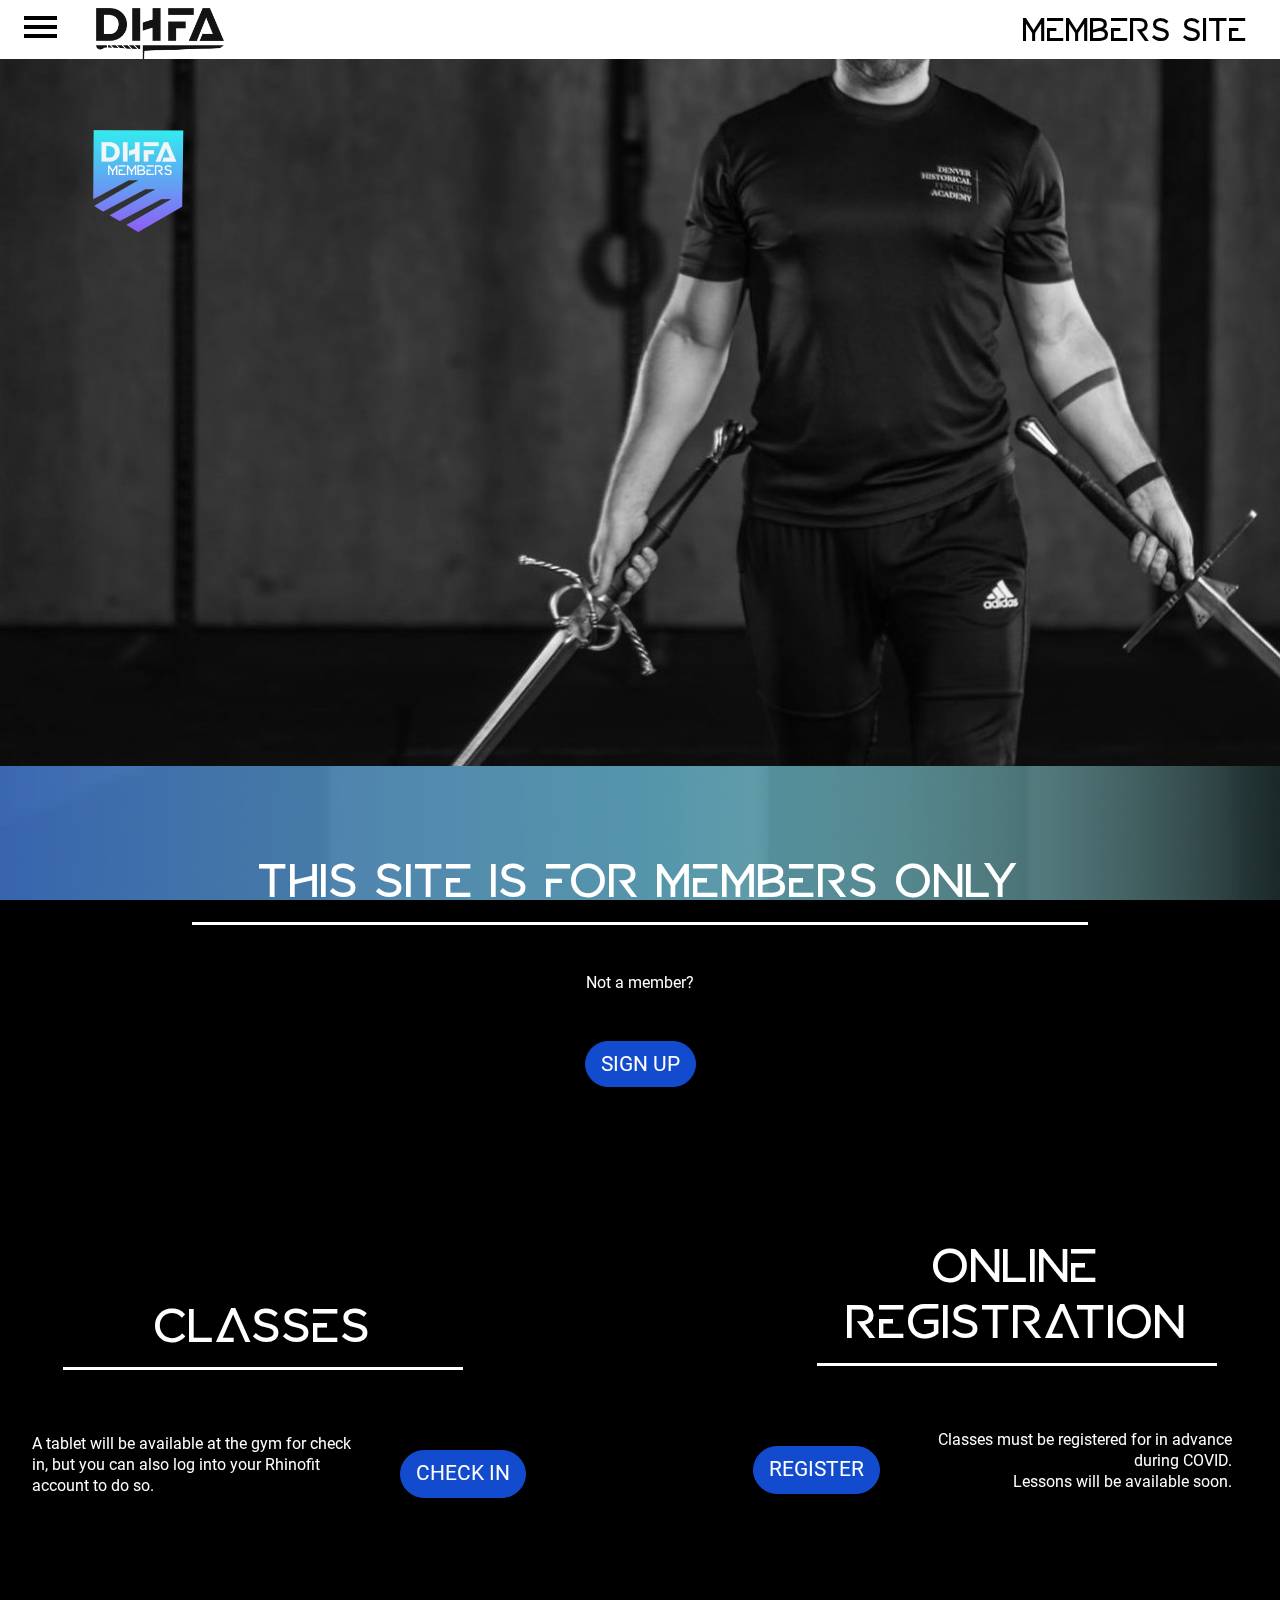
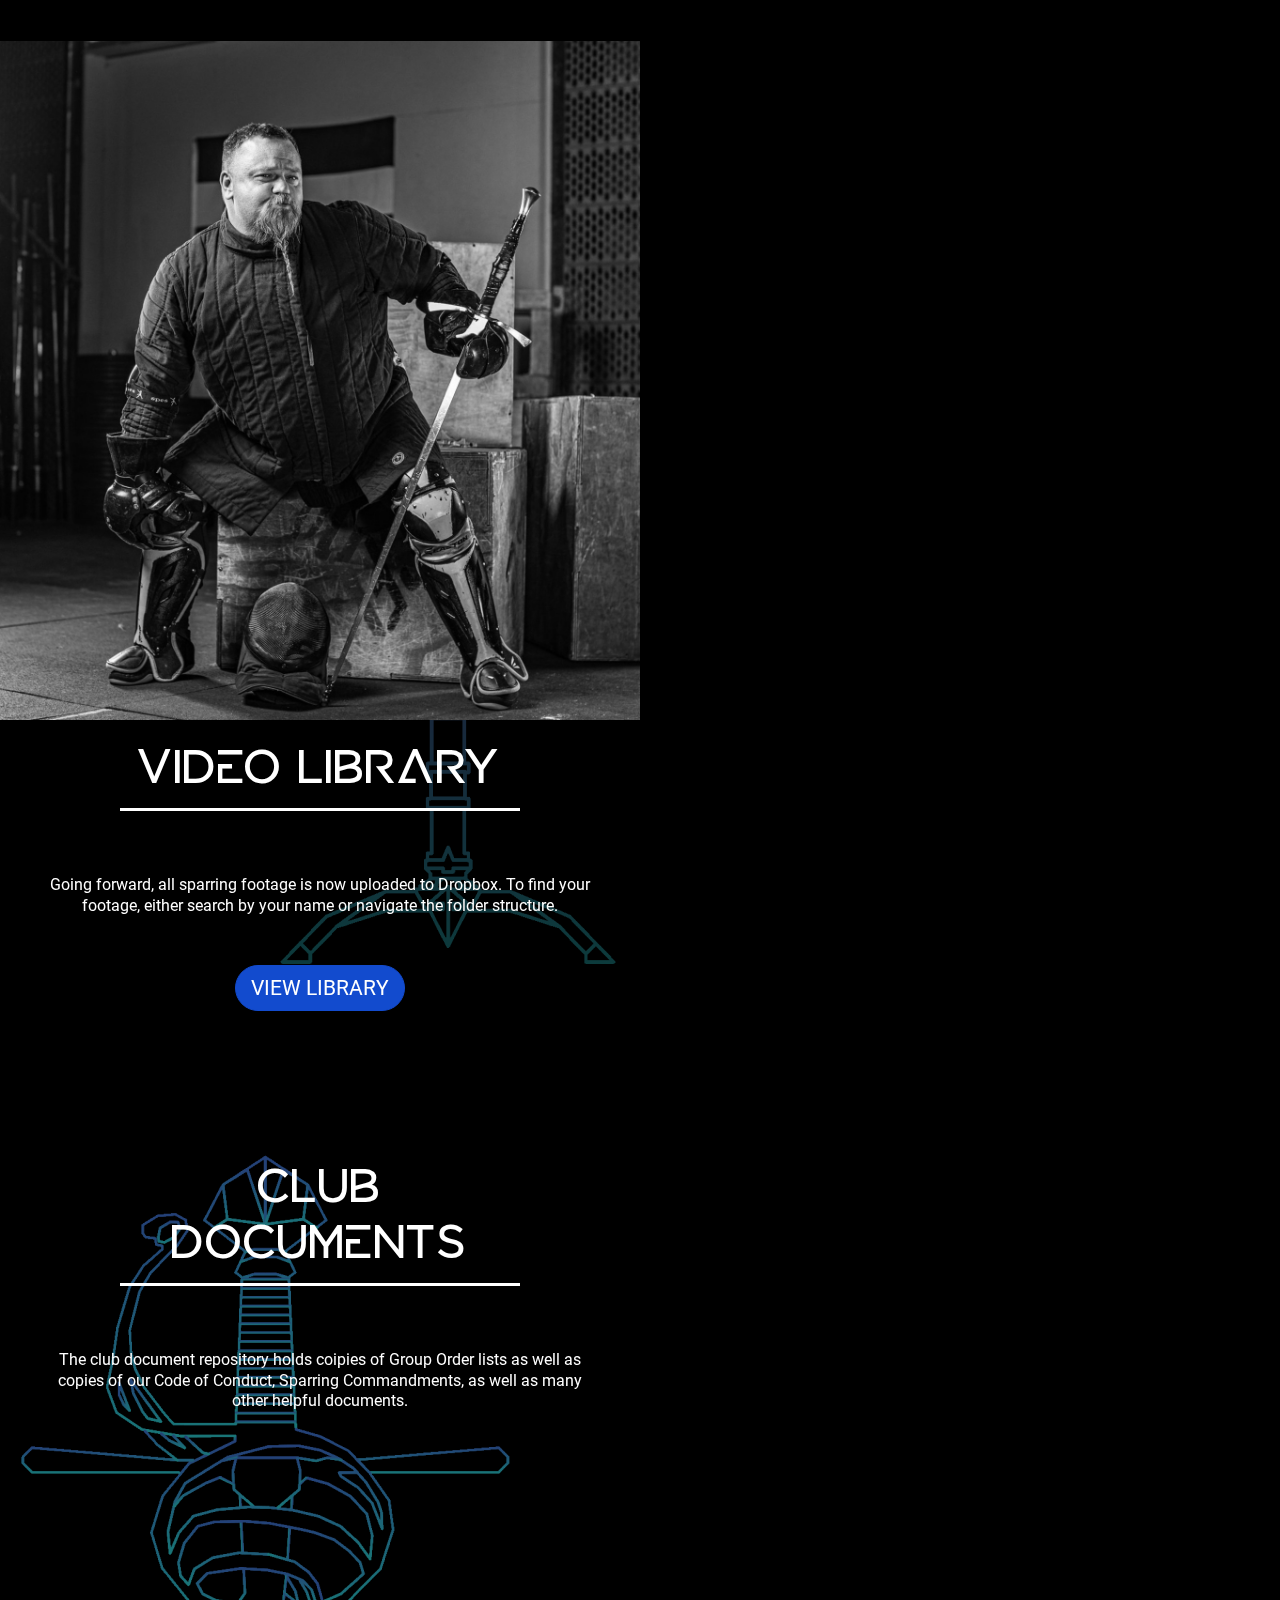
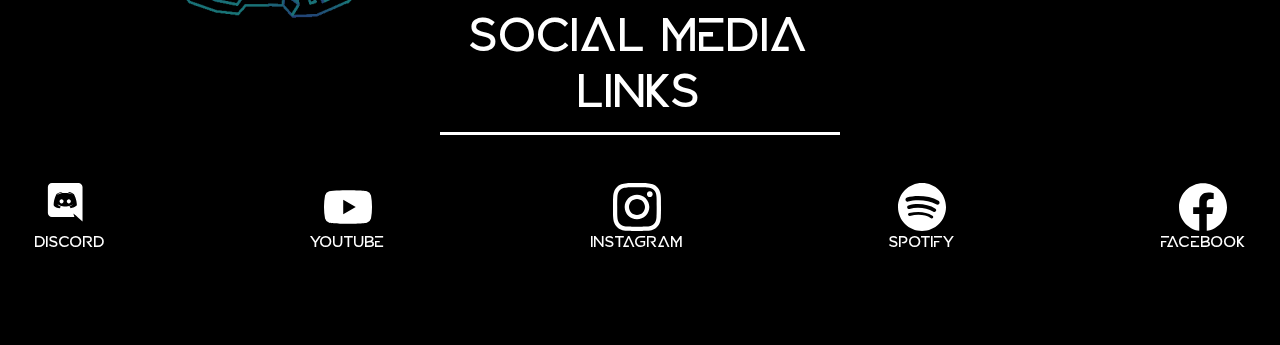
==== index.html @ 0155e3bd "General update" ====
<!DOCTYPE html>
<html lang="eng"></html>
<head>

<meta name="viewport" content="width=device-width, initial-scale=1">

    <link rel="apple-touch-icon" sizes="180x180" href="favicon/apple-touch-icon.png">
    <link rel="icon" type="image/png" sizes="32x32" href="favicon/favicon-32x32.png">
    <link rel="icon" type="image/png" sizes="16x16" href="favicon/favicon-16x16.png">
    <link rel="manifest" href="favicon/site.webmanifest">
    <link rel="mask-icon" href="favicon/safari-pinned-tab.svg" color="#366dee">
    <meta name="msapplication-TileColor" content="#814af0">
    <meta name="theme-color" content="#ffffff">    

<title>DHFA Members Site</title>
<link href="styles.css" rel="stylesheet">
</head>

<body>
    <div class="overlay"></div>
<header id="home">
    <!-- NAVIGATION SECTION -->
    <nav role="navigation">
        <div class="menuToggle">
          <input type="checkbox" />
          
          <span></span>
          <span></span>
          <span></span>
          
          <ul class="menu">
            <li><a href="#home">Home</a></li>
            <li><a href="https://my.rhinofit.ca/store/products/dbae5ebb">Shop</a></li>
            <li><a href="#">Club Leadership</a></li>
            <li><a href="#">Club Updates</a></li>
            <li><a href=" https://my.rhinofit.ca/cal/dbae5ebb?show=classes&agenda=agendaWeek&minTime=0&maxTime=24&classes=all">Class/ Lesson Signup</a></li>
            <li><a href="#">Reading Materials</a></li>
            <li><a href="#">Equipment Guide</a></li>
            <li><a href="https://docs.google.com/document/d/1leaNUhkbYNF7OV9quRUYVx3VeisiRISOa0xHvIGaq3I/edit">Code of Conduct</a></li>
          </ul>
        </div>
      </nav>
        <img class="logo" src="/images/DHFA-logo.png">
        <span class="members-tag">Members Site</span>
        <div class="header-top"></div> 
</header>
<!-- OPENING TAG SECTION  -->
    <img class="head-img" src="/images/jason-badass.jpg">
        <div>
            <img class="shield" src="/images/member-shield.png">
        </div>
    </div>
</header>
    <section class="opening-tag">
        <div><h1>This site is for members only</h1></div>
        <p>Not a member?</p>
        <button><a href="https://denverhistoricalfencing.com/">sign up</a></button>
    </section>
    <!-- REGISTRATION SECTION -->
    <section class="registration">
        <div class="classes">
            <h1>Classes</h1>
                <div class="class-div">
                    <p class="class-text">A tablet will be available at the gym for check in, but you can also log into your Rhinofit account to do so.</p>
                    <button class="check-button"><a href="https://my.rhinofit.ca/students/">check in</a></button>
                </div>
            </div>
            <div>
            <h1>Online Registration</h1>
                <div class="reg-div">
                        <p class="reg-text">Classes must be registered for in advance during COVID. 
                            <br>Lessons will be available soon.</p>
                        <button class="reg-button"><a href=" https://my.rhinofit.ca/cal/dbae5ebb?show=classes&agenda=agendaWeek&minTime=0&maxTime=24&classes=all">register</a></button>
                    </div>
            </div>
        
    </section>
    
    <!-- VIDEO LIBRARY SECTION -->
    <section class="video-library">
        <div class="video-div">
        <img class="papa-phil" src="images/papa-phil.jpg">
        
            <span><h1>Video Library</h1></span>
            <p>Going forward, all sparring footage is now uploaded to Dropbox.  To find your footage, either search by your name or navigate the folder structure.</p>
            <button><a href="https://www.dropbox.com/sh/hnl4zvpyazqkhmp/AADxWIJl_8rDDDLcePNngIvKa?dl=0">view library</a></button>
            <img class="hilt-1" src="images/Hilts-1.png">
        </div>
    </section>
    <!-- CLUB DOCUMENTS SECTION -->
    <section class="club-documents">
        <h1>Club Documents</h1>
        <p>The club document repository holds coipies of Group Order lists as well as copies of our Code of Conduct, Sparring Commandments, as well as many other helpful documents.  </p>
        <img class="hilt-2" src="images/Hilts-2.png">
        <div class="google-drive"></div>
    </section>
    <!-- SOCIAL MEDIA FOOTER -->
    <footer>
     <section class="social-media">
        <h1>Social Media Links</h1>
             <ul class="social-list">
                <li><a href= "https://discord.gg/e8wqPay2pw">
                    <svg class="discord" role="img" viewBox="0 0 30 30" xmlns="http://www.w3.org/2000/svg"><title>Discord icon</title><path d="M20.222 0c1.406 0 2.54 1.137 2.607 2.475V24l-2.677-2.273-1.47-1.338-1.604-1.398.67 2.205H3.71c-1.402 0-2.54-1.065-2.54-2.476V2.48C1.17 1.142 2.31.003 3.715.003h16.5L20.222 0zm-6.118 5.683h-.03l-.202.2c2.073.6 3.076 1.537 3.076 1.537-1.336-.668-2.54-1.002-3.744-1.137-.87-.135-1.74-.064-2.475 0h-.2c-.47 0-1.47.2-2.81.735-.467.203-.735.336-.735.336s1.002-1.002 3.21-1.537l-.135-.135s-1.672-.064-3.477 1.27c0 0-1.805 3.144-1.805 7.02 0 0 1 1.74 3.743 1.806 0 0 .4-.533.805-1.002-1.54-.468-2.14-1.404-2.14-1.404s.134.066.335.2h.06c.03 0 .044.015.06.03v.006c.016.016.03.03.06.03.33.136.66.27.93.4.466.202 1.065.403 1.8.536.93.135 1.996.2 3.21 0 .6-.135 1.2-.267 1.8-.535.39-.2.87-.4 1.397-.737 0 0-.6.936-2.205 1.404.33.466.795 1 .795 1 2.744-.06 3.81-1.8 3.87-1.726 0-3.87-1.815-7.02-1.815-7.02-1.635-1.214-3.165-1.26-3.435-1.26l.056-.02zm.168 4.413c.703 0 1.27.6 1.27 1.335 0 .74-.57 1.34-1.27 1.34-.7 0-1.27-.6-1.27-1.334.002-.74.573-1.338 1.27-1.338zm-4.543 0c.7 0 1.266.6 1.266 1.335 0 .74-.57 1.34-1.27 1.34-.7 0-1.27-.6-1.27-1.334 0-.74.57-1.338 1.27-1.338z"/></svg>
               Discord </a></li>
                 <li><a href= "https://www.youtube.com/channel/UCzlWO2A1Yfn-cP_QEV4wdCg">
                    <svg role="img" xmlns="http://www.w3.org/2000/svg" viewBox="0 0 24 24"><title>YouTube icon</title><path d="M23.499 6.203a3.008 3.008 0 00-2.089-2.089c-1.87-.501-9.4-.501-9.4-.501s-7.509-.01-9.399.501a3.008 3.008 0 00-2.088 2.09A31.258 31.26 0 000 12.01a31.258 31.26 0 00.523 5.785 3.008 3.008 0 002.088 2.089c1.869.502 9.4.502 9.4.502s7.508 0 9.399-.502a3.008 3.008 0 002.089-2.09 31.258 31.26 0 00.5-5.784 31.258 31.26 0 00-.5-5.808zm-13.891 9.4V8.407l6.266 3.604z"/></svg>
                    Youtube</a></li>
                <li><a href= "https://www.instagram.com/denverhistoricalfencingacademy/">
                    <svg role="img" viewBox="0 0 24 24" xmlns="http://www.w3.org/2000/svg"><title>Instagram icon</title><path d="M12 0C8.74 0 8.333.015 7.053.072 5.775.132 4.905.333 4.14.63c-.789.306-1.459.717-2.126 1.384S.935 3.35.63 4.14C.333 4.905.131 5.775.072 7.053.012 8.333 0 8.74 0 12s.015 3.667.072 4.947c.06 1.277.261 2.148.558 2.913.306.788.717 1.459 1.384 2.126.667.666 1.336 1.079 2.126 1.384.766.296 1.636.499 2.913.558C8.333 23.988 8.74 24 12 24s3.667-.015 4.947-.072c1.277-.06 2.148-.262 2.913-.558.788-.306 1.459-.718 2.126-1.384.666-.667 1.079-1.335 1.384-2.126.296-.765.499-1.636.558-2.913.06-1.28.072-1.687.072-4.947s-.015-3.667-.072-4.947c-.06-1.277-.262-2.149-.558-2.913-.306-.789-.718-1.459-1.384-2.126C21.319 1.347 20.651.935 19.86.63c-.765-.297-1.636-.499-2.913-.558C15.667.012 15.26 0 12 0zm0 2.16c3.203 0 3.585.016 4.85.071 1.17.055 1.805.249 2.227.415.562.217.96.477 1.382.896.419.42.679.819.896 1.381.164.422.36 1.057.413 2.227.057 1.266.07 1.646.07 4.85s-.015 3.585-.074 4.85c-.061 1.17-.256 1.805-.421 2.227-.224.562-.479.96-.899 1.382-.419.419-.824.679-1.38.896-.42.164-1.065.36-2.235.413-1.274.057-1.649.07-4.859.07-3.211 0-3.586-.015-4.859-.074-1.171-.061-1.816-.256-2.236-.421-.569-.224-.96-.479-1.379-.899-.421-.419-.69-.824-.9-1.38-.165-.42-.359-1.065-.42-2.235-.045-1.26-.061-1.649-.061-4.844 0-3.196.016-3.586.061-4.861.061-1.17.255-1.814.42-2.234.21-.57.479-.96.9-1.381.419-.419.81-.689 1.379-.898.42-.166 1.051-.361 2.221-.421 1.275-.045 1.65-.06 4.859-.06l.045.03zm0 3.678c-3.405 0-6.162 2.76-6.162 6.162 0 3.405 2.76 6.162 6.162 6.162 3.405 0 6.162-2.76 6.162-6.162 0-3.405-2.76-6.162-6.162-6.162zM12 16c-2.21 0-4-1.79-4-4s1.79-4 4-4 4 1.79 4 4-1.79 4-4 4zm7.846-10.405c0 .795-.646 1.44-1.44 1.44-.795 0-1.44-.646-1.44-1.44 0-.794.646-1.439 1.44-1.439.793-.001 1.44.645 1.44 1.439z"/></svg>
                    Instagram</a></li>
                <li><a href= "https://open.spotify.com/user/detriot/playlist/1cmJ5L65HYiVVd4x2B9hgH">
                    <svg role="img" viewBox="0 0 24 24" xmlns="http://www.w3.org/2000/svg"><title>Spotify icon</title><path d="M12 0C5.4 0 0 5.4 0 12s5.4 12 12 12 12-5.4 12-12S18.66 0 12 0zm5.521 17.34c-.24.359-.66.48-1.021.24-2.82-1.74-6.36-2.101-10.561-1.141-.418.122-.779-.179-.899-.539-.12-.421.18-.78.54-.9 4.56-1.021 8.52-.6 11.64 1.32.42.18.479.659.301 1.02zm1.44-3.3c-.301.42-.841.6-1.262.3-3.239-1.98-8.159-2.58-11.939-1.38-.479.12-1.02-.12-1.14-.6-.12-.48.12-1.021.6-1.141C9.6 9.9 15 10.561 18.72 12.84c.361.181.54.78.241 1.2zm.12-3.36C15.24 8.4 8.82 8.16 5.16 9.301c-.6.179-1.2-.181-1.38-.721-.18-.601.18-1.2.72-1.381 4.26-1.26 11.28-1.02 15.721 1.621.539.3.719 1.02.419 1.56-.299.421-1.02.599-1.559.3z"/></svg>
                    Spotify</a></li>
                <li><a href= "https://www.facebook.com/groups/denverhistoricalfencing">
                    <svg role="img" xmlns="http://www.w3.org/2000/svg" viewBox="0 0 24 24"><title>Facebook icon</title><path d="M24 12.073c0-6.627-5.373-12-12-12s-12 5.373-12 12c0 5.99 4.388 10.954 10.125 11.854v-8.385H7.078v-3.47h3.047V9.43c0-3.007 1.792-4.669 4.533-4.669 1.312 0 2.686.235 2.686.235v2.953H15.83c-1.491 0-1.956.925-1.956 1.874v2.25h3.328l-.532 3.47h-2.796v8.385C19.612 23.027 24 18.062 24 12.073z"/></svg>
                    Facebook</a></li>
            </ul>
    </section>
    <div class="bottom-div"></div>
</footer>
</body>
</html>
---- styles.css ----
@font-face {
  font-family: "BabaPro";
  src: url("/fonts/BabaPro (2020_09_14 16_25_34 UTC).ttf") format("truetype");
}

@font-face {
    font-family: "Roboto";
    src: url("fonts/Roboto-Regular.ttf") format("truetype");
}

*,
*:before,
*:after {
  box-sizing: border-box;
}

body {
    background-color: black;
    color: white;
    margin: 0;
}

button {
    font-family: "Roboto";
    max-height: 3rem;
    max-width: 12rem;
    color: white;
    background-color: #124bce;
    border: solid 1px #124bce;
    border-radius: 40px;
    font-size: 1.3rem;
    text-transform: uppercase;
    padding: 10px 15px;
    cursor: pointer;
    transition: all .2s ease-in-out;
}

button:hover {
    transform: scale(1.1);
}

a {
    text-decoration: none;
    color: white;
}

h1 {
    font-family: "BabaPro";
    font-weight: lighter;
    text-align: center;
    font-size: 3rem;
    border-bottom: solid white 3px;
    padding: 1rem 0;
    width: 25rem;
    margin: 0 auto 1rem auto;
    line-height: 3.5rem;
}

section {
    font-family: "Roboto";
    text-align: center;
    margin: 4rem 0;
    line-height: 1.3rem;
}

p {
    margin: 3rem;
}

ul {
    margin: 0;
}

.overlay {
    background-image: url(images/DHFA-logo-overlay.png);
    background-size: cover;
    opacity: 0.75;
    z-index: -1;
    position: fixed;
    left: 0;
    right: 0;
    width: 100vw;
    height: 100%;
    mix-blend-mode: screen;
    pointer-events: none;
  }

  .hilt-1, 
  .hilt-2 {
      display: none;
  }
/* HEADER SECTION---------------------------- */
.header-top {
    z-index: -1;
    position: absolute;
    background-color: white;
    overflow: auto;
    color: black;
    top: 0;
    bottom: 0;
    left: 0;
    right: 0;
    max-height: 6rem;
}

.logo {
    position: absolute;
    display: inline-flex;
    width: 8rem;
    top: .5rem;;
    bottom: 0;
    left: 6rem;
}

.members-tag {
    position: absolute;
    color: black;
    font-family: "BabaPro";
    display: inline-flex;
    top: .5rem;
    right: 2rem;
    font-size: 2rem;
}

.head-img {
    margin-top: 2rem;
    position: relative;
    width: 100%;
    overflow: hidden;
    filter: grayscale(100%);
}

.shield {
    position: absolute;
    top: 7rem;
    bottom: 0;
    left: 2rem;
}

/* NAVIGATION SECTION------------------------ */
.menuToggle {
    max-width: fit-content;
  display: block;
  position: relative;
  top: 1rem;
  left: 1.5rem;
  z-index: 2;
  -webkit-user-select: none;
  user-select: none;
}

.menuToggle a {
  font-family: "BabaPro";
  text-decoration: none;
  color: white;
  transition: 0.4s ease-in-out;
}

.menuToggle a:hover {
    transition: 0.4s ease-in-out;
  color: #32ebef;
  text-decoration: underline;
}

.menuToggle input {
  display: block;
  width: 40px;
  height: 32px;
  position: absolute;
  top: -7px;
  left: -5px;
  cursor: pointer;
  opacity: 0; 
  z-index: 2; 
  -webkit-touch-callout: none;
}

.menuToggle span {
  display: block;
  width: 33px;
  height: 4px;
  margin-bottom: 5px;
  position: relative;
  background: black;
  z-index: 1;
  transform-origin: 4px 0px;
  transition: transform 0.5s cubic-bezier(0.77,0.2,0.05,1.0),
              background 0.5s cubic-bezier(0.77,0.2,0.05,1.0),
              opacity 0.55s ease;
}

.menuToggle span:first-child {
  transform-origin: 0% 0%;
}

.menuToggle span:nth-last-child(2) {
  transform-origin: 0% 100%;
}

.menuToggle input:checked ~ span {
  opacity: 1;
  transform: rotate(45deg) translate(-2px, -1px);
  background: white;
}

.menuToggle input:checked ~ span:nth-last-child(3) {
  opacity: 0;
  transform: rotate(0deg) scale(0.2, 0.2);
}

.menuToggle input:checked ~ span:nth-last-child(2) {
  transform: rotate(-45deg) translate(0, -1px);
}

.menu {
  position: absolute;
  width: 300px;
  margin: -100px 0 0 -50px;
  padding: 50px;
  padding-top: 125px;
  background-color: rgba(0, 0, 0, 0.7);
  list-style-type: none;
  -webkit-font-smoothing: antialiased;
  transform-origin: 0% 0%;
  transform: translate(-100%, 0);
  
  transition: transform 0.5s cubic-bezier(0.77,0.2,0.05,1.0);
}

.menu li {
  padding: 2rem;
  font-size: 1.4rem;
}

.menuToggle input:checked ~ ul {
  transform: none;
}

/* OPENING TAG SECTION------------------------ */
.opening-tag{
    text-align: center;
}

/* REGISTRATION SECTION---------------------- */
.registration {
    background-color: rgba(0, 0, 0, 0.6);
    align-items: center;
    width: 100vw;
    overflow: hidden;
    margin-bottom: 0;
}

.class-div, .reg-div {
    display: flex;
    flex-direction: row;
    text-align: left;
    justify-content: space-evenly;
}

.class-text, .reg-text {
    text-align: left;
    max-width: 10rem;
    margin-left: 0rem;
}

.check-button, .reg-button {
    margin-top: 4rem;
}

/* VIDEO LIBRARY SECTION-------------------------- */

.papa-phil {
    z-index: 1;
    margin-top: 2rem;
    position: relative;
    width: 100%;
    overflow: hidden;
    filter: grayscale(100%);
}


/* SOCIAL MEDIA SECTION-------------------------- */

.social-media {
    margin-bottom: 0;
}

.social-list {
    font-family: "BabaPro";
    position: relative;
    display: flex;
    flex-direction: row;
    text-decoration: none;
    justify-content: space-between;
    list-style-type: none;
    text-align: center;
    background-color: rgba(0, 0, 0, 0.6);
    max-width: 100vw;
    padding: 2rem;
    line-height: 1rem;
}

.bottom-div {
    display: flex;
    flex: 1;
    background-color: black;
    min-height: 4rem;
    bottom: 0;
}

svg {
    max-height: 3rem;
    max-width: 3rem;
    fill: white;
}


.social-list a:hover,
svg:hover {
    transition: 0.4s ease-in-out;
    fill: #32ebef;
    color: #32ebef;
    text-decoration: underline;
}

/* MEDIA QUERIES-------------------------------- */
@media (min-width: 1046px){
/* OPENING TAG SECTION 1046px----------------------- */

.opening-tag h1 {
    min-width: 70vw;
}

.head-img {
    max-height: 100%;
}

/* REGISTRATION SECTION 1046px---------------------- */
.registration {
    display: inline-flex;
    flex-direction: row;
    flex-wrap: nowrap;
    justify-content: space-between;
    min-width: 100vw;
}

.classes {
    margin-top: 4rem;
}

.reg-div{
    display: inline-flex;
    flex-direction: row-reverse;
    justify-content: space-between;
}

.reg-div h1 {
    min-width: fit-content;
}

.reg-text {
    text-align: right;
}

.class-text,
.reg-text {
    margin-left: 2rem;
    max-width: 20rem;
}

.check-button, .reg-button {
    display: inline-flex;
    flex-direction: column;
}

.papa-phil {
    display: flex;
    flex-direction: row;
    max-width: 50vw;
}

/* VIDEO LIBRARY SECTION 1046px-------------------------- */

.video-library {
    position: relative;
    display: flex;
    flex-wrap: nowrap;
    align-items: center;
    flex-direction: row;
    max-width: 50vw;
}

.video-div {
    display: flex;
   align-self: flex-start;
    align-items: center;
    flex-direction: column;
}

.hilt-1 {
    display: flex;
    z-index: -1;
    position: absolute;
    top: 20rem;
    bottom: 0;
}

/* CLUB DOCUMENTS SECTION 1046px-------------------------- */

.club-documents {
    position: relative;
    display: inline-flex;
    align-items: center;
    flex-direction: column;
    max-width: 50vw;
}

.hilt-2 {
    display: block;
    z-index: -1;
    position: absolute;
    top: -3rem;
}

/* SOCIAL MEDIA FOOTER 1046px----------------------------- */

}
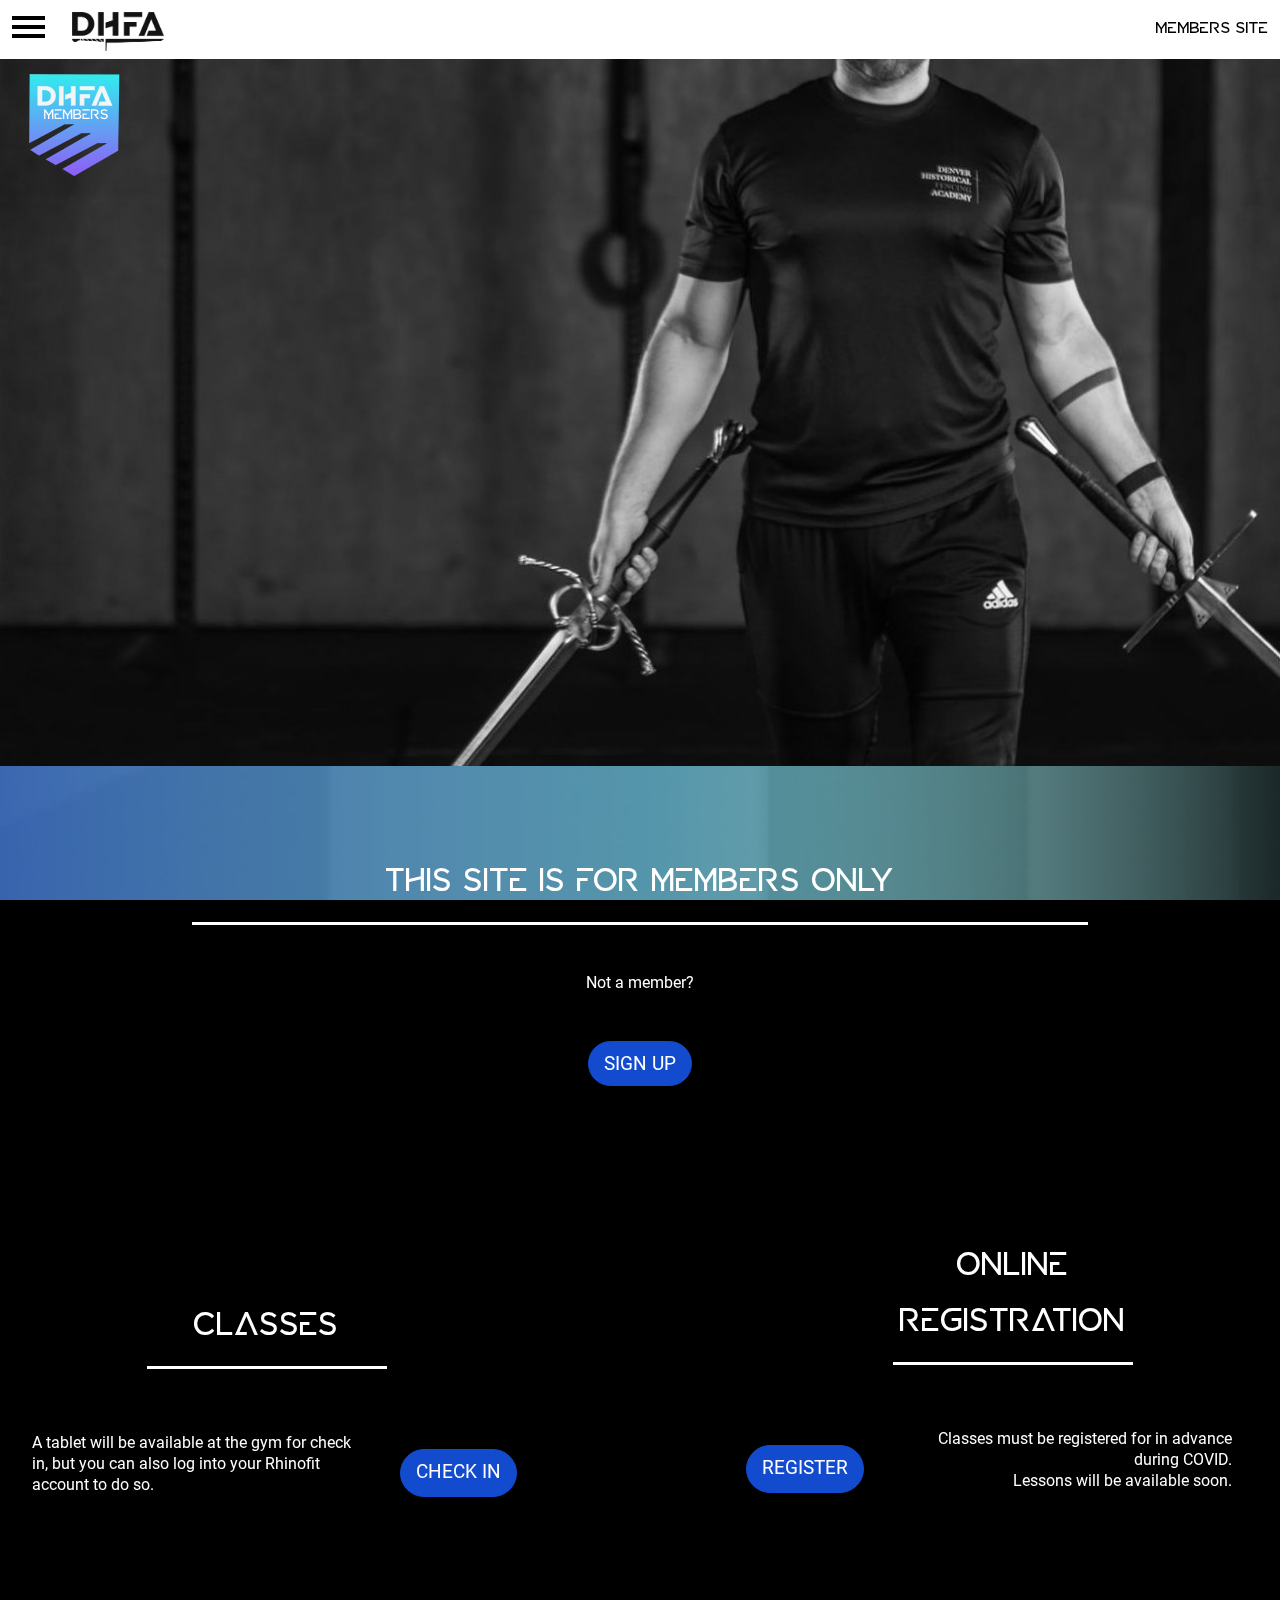
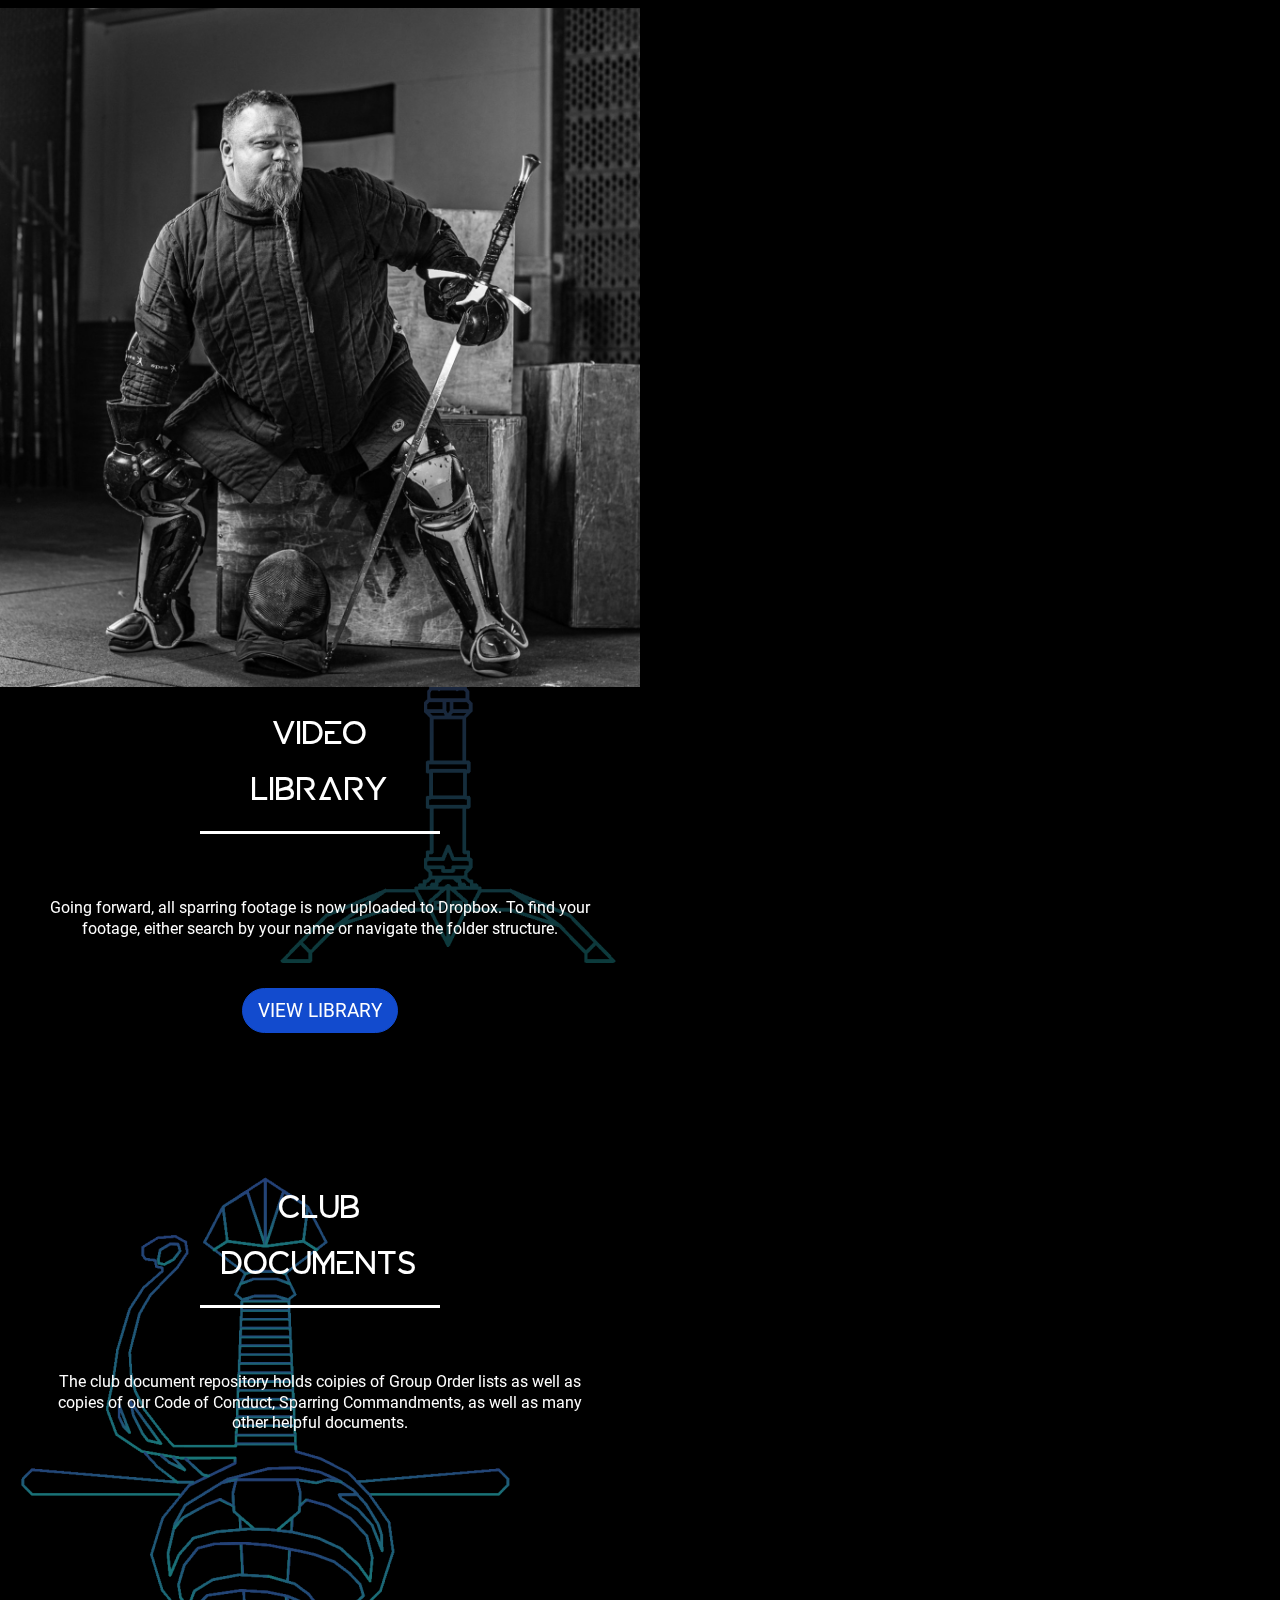
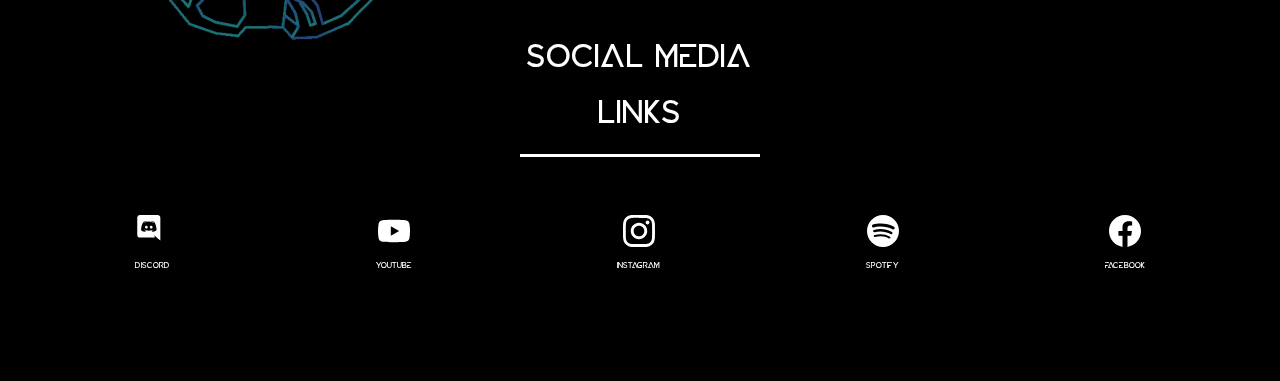
==== commit 09fbd8fa: "Menu background addition" ====
--- a/index.html
+++ b/index.html
@@ -28,6 +28,7 @@
           <span></span>
           <span></span>
           
+
           <ul class="menu">
             <li><a href="#home">Home</a></li>
             <li><a href="https://my.rhinofit.ca/store/products/dbae5ebb">Shop</a></li>
@@ -38,6 +39,7 @@
             <li><a href="#">Equipment Guide</a></li>
             <li><a href="https://docs.google.com/document/d/1leaNUhkbYNF7OV9quRUYVx3VeisiRISOa0xHvIGaq3I/edit">Code of Conduct</a></li>
           </ul>
+          
         </div>
       </nav>
         <img class="logo" src="/images/DHFA-logo.png">
--- a/styles.css
+++ b/styles.css
@@ -23,12 +23,12 @@
 button {
     font-family: "Roboto";
     max-height: 3rem;
-    max-width: 12rem;
+    white-space: nowrap;
     color: white;
     background-color: #124bce;
     border: solid 1px #124bce;
     border-radius: 40px;
-    font-size: 1.3rem;
+    font-size: 1.2rem;
     text-transform: uppercase;
     padding: 10px 15px;
     cursor: pointer;
@@ -48,10 +48,10 @@
     font-family: "BabaPro";
     font-weight: lighter;
     text-align: center;
-    font-size: 3rem;
+    font-size: 2rem;
     border-bottom: solid white 3px;
     padding: 1rem 0;
-    width: 25rem;
+    max-width: 15rem;
     margin: 0 auto 1rem auto;
     line-height: 3.5rem;
 }
@@ -61,6 +61,7 @@
     text-align: center;
     margin: 4rem 0;
     line-height: 1.3rem;
+    font-size: 1rem;
 }
 
 p {
@@ -106,10 +107,10 @@
 .logo {
     position: absolute;
     display: inline-flex;
-    width: 8rem;
-    top: .5rem;;
+    width: 5.75rem;
+    top: .75rem;;
     bottom: 0;
-    left: 6rem;
+    left: 4.5rem;
 }
 
 .members-tag {
@@ -117,9 +118,9 @@
     color: black;
     font-family: "BabaPro";
     display: inline-flex;
-    top: .5rem;
-    right: 2rem;
-    font-size: 2rem;
+    top: 1rem;
+    right: .7rem;
+    font-size: 1rem;
 }
 
 .head-img {
@@ -132,18 +133,18 @@
 
 .shield {
     position: absolute;
-    top: 7rem;
+    top: 3.5rem;
     bottom: 0;
-    left: 2rem;
+    left: -2rem;
 }
 
 /* NAVIGATION SECTION------------------------ */
 .menuToggle {
-    max-width: fit-content;
+    max-width: 5rem;
   display: block;
   position: relative;
-  top: 1rem;
-  left: 1.5rem;
+  top: 1em;
+  left: .75rem;
   z-index: 2;
   -webkit-user-select: none;
   user-select: none;
@@ -218,12 +219,17 @@
   margin: -100px 0 0 -50px;
   padding: 50px;
   padding-top: 125px;
+  border: solid 3px #32ebef;
+  border-radius: 40px;
   background-color: rgba(0, 0, 0, 0.7);
+  background-image: url(images/Hilts-1.png);
+  background-repeat: no-repeat;
+  background-position: right;
+  background-size: 50rem;
   list-style-type: none;
   -webkit-font-smoothing: antialiased;
   transform-origin: 0% 0%;
   transform: translate(-100%, 0);
-  
   transition: transform 0.5s cubic-bezier(0.77,0.2,0.05,1.0);
 }
 
@@ -259,12 +265,12 @@
 
 .class-text, .reg-text {
     text-align: left;
-    max-width: 10rem;
-    margin-left: 0rem;
+    margin-left: 1rem;
 }
 
 .check-button, .reg-button {
     margin-top: 4rem;
+    margin-right: 1rem;
 }
 
 /* VIDEO LIBRARY SECTION-------------------------- */
@@ -276,6 +282,7 @@
     width: 100%;
     overflow: hidden;
     filter: grayscale(100%);
+    margin-top: 0;
 }
 
 
@@ -291,13 +298,17 @@
     display: flex;
     flex-direction: row;
     text-decoration: none;
-    justify-content: space-between;
+    justify-content: space-around;
     list-style-type: none;
     text-align: center;
     background-color: rgba(0, 0, 0, 0.6);
     max-width: 100vw;
     padding: 2rem;
-    line-height: 1rem;
+    font-size: .5rem;
+}
+
+.social-list li {
+    padding: .6rem;
 }
 
 .bottom-div {
@@ -309,8 +320,8 @@
 }
 
 svg {
-    max-height: 3rem;
-    max-width: 3rem;
+    max-height: 2rem;
+    max-width: 2rem;
     fill: white;
 }
 
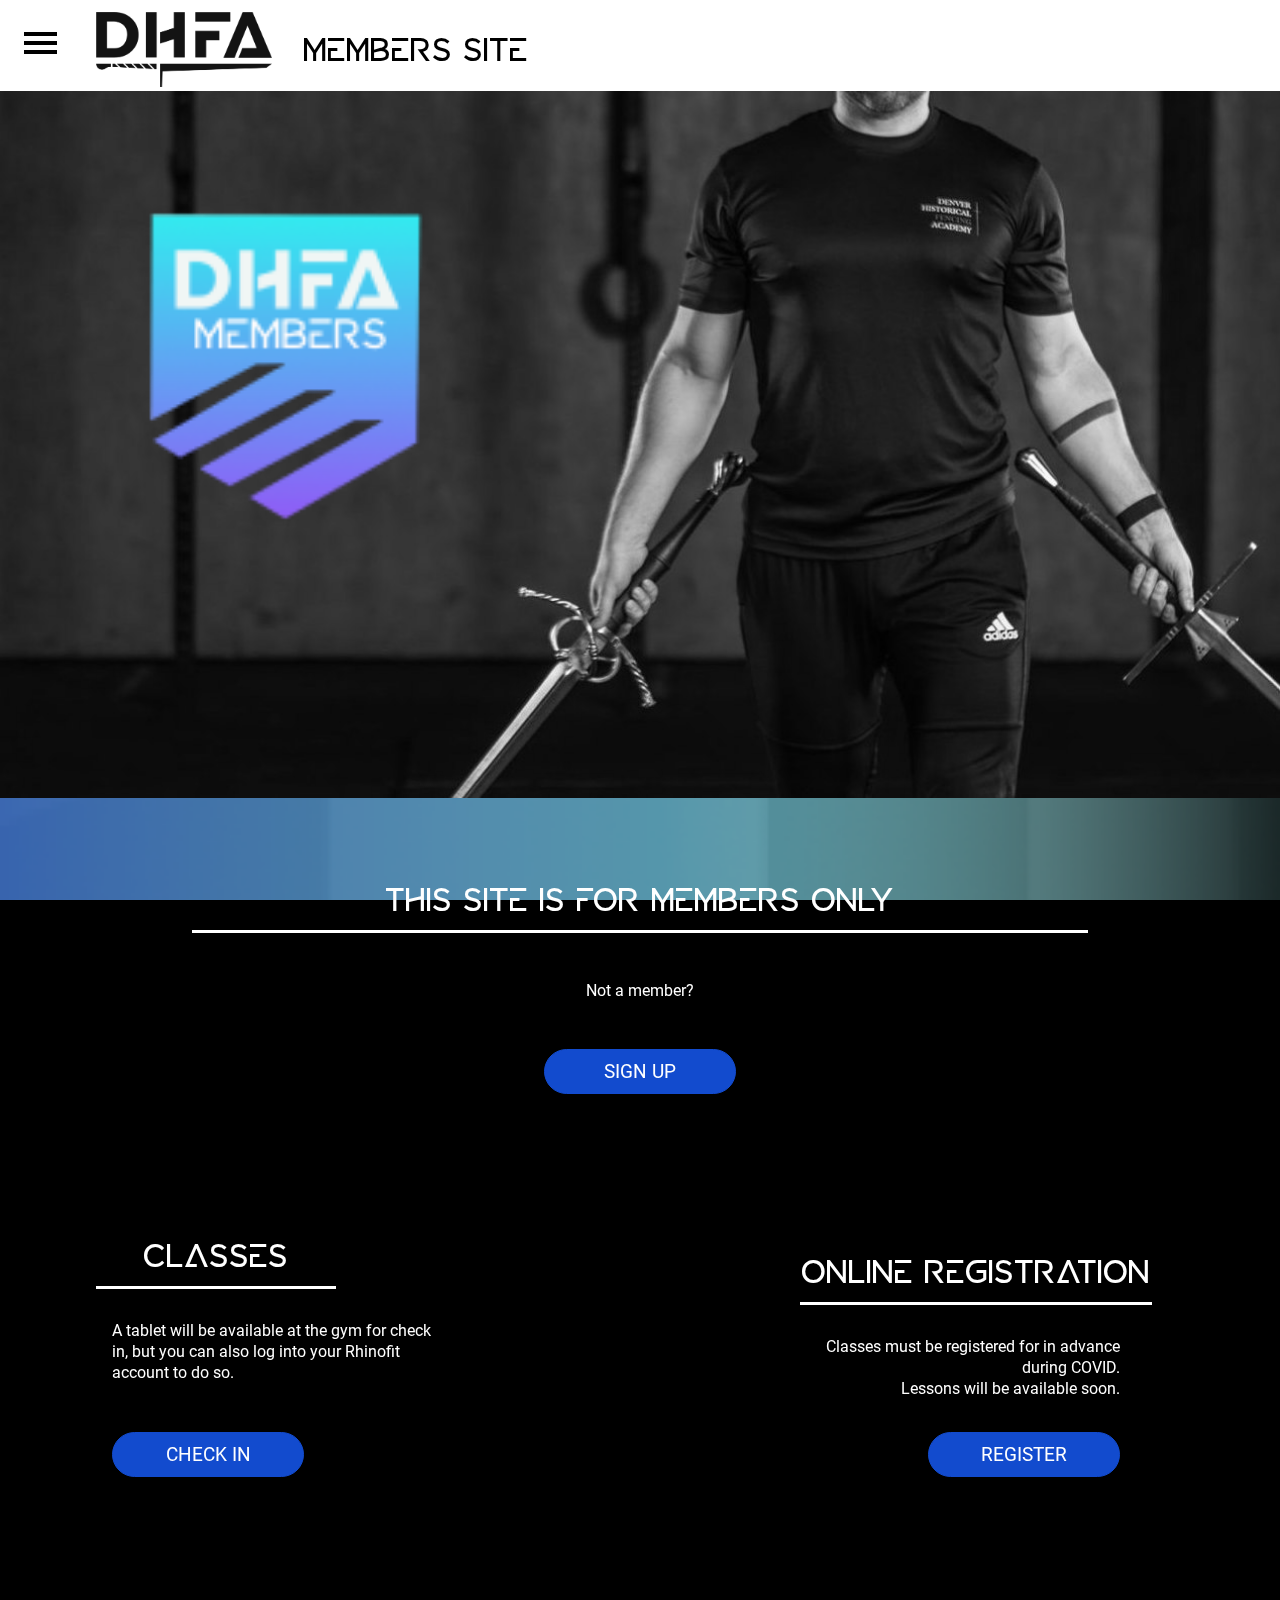
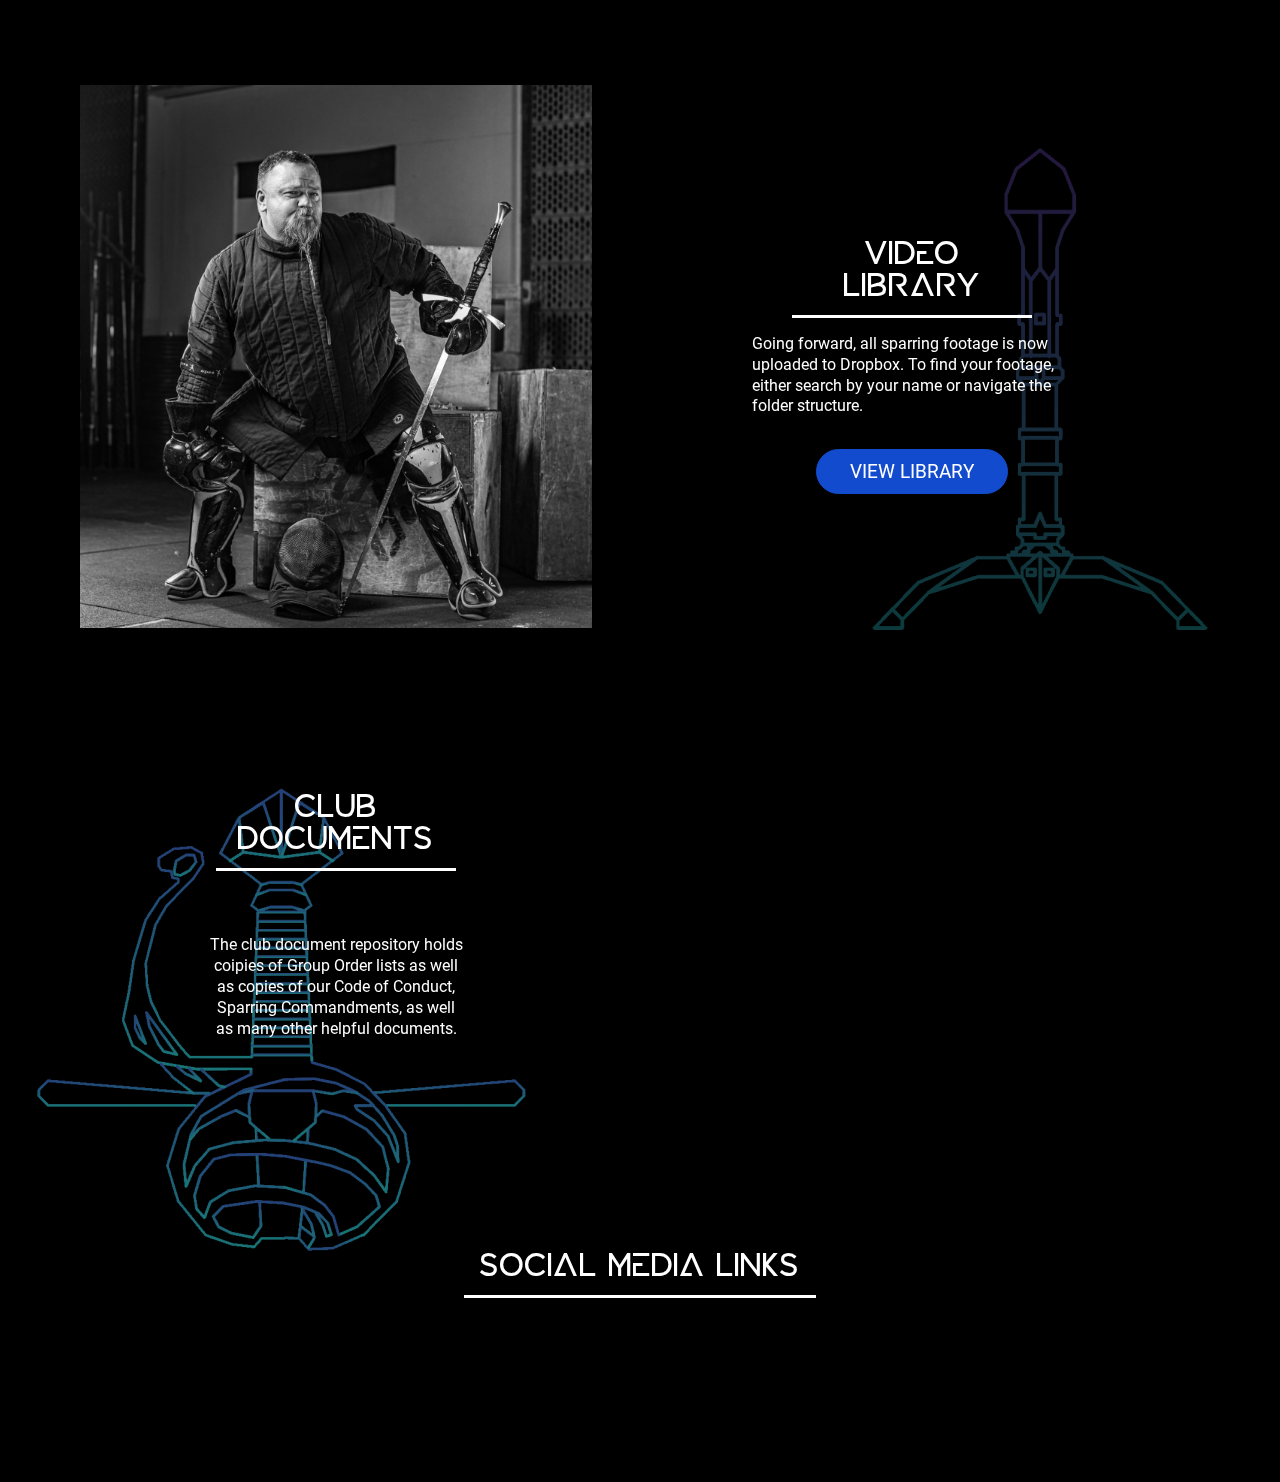
==== commit 1e857851: "General tweaking" ====
--- a/index.html
+++ b/index.html
@@ -61,14 +61,14 @@
     <!-- REGISTRATION SECTION -->
     <section class="registration">
         <div class="classes">
-            <h1>Classes</h1>
+            <h1 class="class-tag">Classes</h1>
                 <div class="class-div">
                     <p class="class-text">A tablet will be available at the gym for check in, but you can also log into your Rhinofit account to do so.</p>
                     <button class="check-button"><a href="https://my.rhinofit.ca/students/">check in</a></button>
                 </div>
             </div>
-            <div>
-            <h1>Online Registration</h1>
+            <div class="regs">
+            <h1 class="reg-tag">Online Registration</h1>
                 <div class="reg-div">
                         <p class="reg-text">Classes must be registered for in advance during COVID. 
                             <br>Lessons will be available soon.</p>
@@ -80,9 +80,9 @@
     
     <!-- VIDEO LIBRARY SECTION -->
     <section class="video-library">
+        
+        <img class="papa-phil" src="images/papa-phil.jpg">
         <div class="video-div">
-        <img class="papa-phil" src="images/papa-phil.jpg">
-        
             <span><h1>Video Library</h1></span>
             <p>Going forward, all sparring footage is now uploaded to Dropbox.  To find your footage, either search by your name or navigate the folder structure.</p>
             <button><a href="https://www.dropbox.com/sh/hnl4zvpyazqkhmp/AADxWIJl_8rDDDLcePNngIvKa?dl=0">view library</a></button>
@@ -103,19 +103,19 @@
              <ul class="social-list">
                 <li><a href= "https://discord.gg/e8wqPay2pw">
                     <svg class="discord" role="img" viewBox="0 0 30 30" xmlns="http://www.w3.org/2000/svg"><title>Discord icon</title><path d="M20.222 0c1.406 0 2.54 1.137 2.607 2.475V24l-2.677-2.273-1.47-1.338-1.604-1.398.67 2.205H3.71c-1.402 0-2.54-1.065-2.54-2.476V2.48C1.17 1.142 2.31.003 3.715.003h16.5L20.222 0zm-6.118 5.683h-.03l-.202.2c2.073.6 3.076 1.537 3.076 1.537-1.336-.668-2.54-1.002-3.744-1.137-.87-.135-1.74-.064-2.475 0h-.2c-.47 0-1.47.2-2.81.735-.467.203-.735.336-.735.336s1.002-1.002 3.21-1.537l-.135-.135s-1.672-.064-3.477 1.27c0 0-1.805 3.144-1.805 7.02 0 0 1 1.74 3.743 1.806 0 0 .4-.533.805-1.002-1.54-.468-2.14-1.404-2.14-1.404s.134.066.335.2h.06c.03 0 .044.015.06.03v.006c.016.016.03.03.06.03.33.136.66.27.93.4.466.202 1.065.403 1.8.536.93.135 1.996.2 3.21 0 .6-.135 1.2-.267 1.8-.535.39-.2.87-.4 1.397-.737 0 0-.6.936-2.205 1.404.33.466.795 1 .795 1 2.744-.06 3.81-1.8 3.87-1.726 0-3.87-1.815-7.02-1.815-7.02-1.635-1.214-3.165-1.26-3.435-1.26l.056-.02zm.168 4.413c.703 0 1.27.6 1.27 1.335 0 .74-.57 1.34-1.27 1.34-.7 0-1.27-.6-1.27-1.334.002-.74.573-1.338 1.27-1.338zm-4.543 0c.7 0 1.266.6 1.266 1.335 0 .74-.57 1.34-1.27 1.34-.7 0-1.27-.6-1.27-1.334 0-.74.57-1.338 1.27-1.338z"/></svg>
-               Discord </a></li>
+              <span>Discord</span> </a></li>
                  <li><a href= "https://www.youtube.com/channel/UCzlWO2A1Yfn-cP_QEV4wdCg">
                     <svg role="img" xmlns="http://www.w3.org/2000/svg" viewBox="0 0 24 24"><title>YouTube icon</title><path d="M23.499 6.203a3.008 3.008 0 00-2.089-2.089c-1.87-.501-9.4-.501-9.4-.501s-7.509-.01-9.399.501a3.008 3.008 0 00-2.088 2.09A31.258 31.26 0 000 12.01a31.258 31.26 0 00.523 5.785 3.008 3.008 0 002.088 2.089c1.869.502 9.4.502 9.4.502s7.508 0 9.399-.502a3.008 3.008 0 002.089-2.09 31.258 31.26 0 00.5-5.784 31.258 31.26 0 00-.5-5.808zm-13.891 9.4V8.407l6.266 3.604z"/></svg>
-                    Youtube</a></li>
+                    <span>Youtube</span></a></li>
                 <li><a href= "https://www.instagram.com/denverhistoricalfencingacademy/">
                     <svg role="img" viewBox="0 0 24 24" xmlns="http://www.w3.org/2000/svg"><title>Instagram icon</title><path d="M12 0C8.74 0 8.333.015 7.053.072 5.775.132 4.905.333 4.14.63c-.789.306-1.459.717-2.126 1.384S.935 3.35.63 4.14C.333 4.905.131 5.775.072 7.053.012 8.333 0 8.74 0 12s.015 3.667.072 4.947c.06 1.277.261 2.148.558 2.913.306.788.717 1.459 1.384 2.126.667.666 1.336 1.079 2.126 1.384.766.296 1.636.499 2.913.558C8.333 23.988 8.74 24 12 24s3.667-.015 4.947-.072c1.277-.06 2.148-.262 2.913-.558.788-.306 1.459-.718 2.126-1.384.666-.667 1.079-1.335 1.384-2.126.296-.765.499-1.636.558-2.913.06-1.28.072-1.687.072-4.947s-.015-3.667-.072-4.947c-.06-1.277-.262-2.149-.558-2.913-.306-.789-.718-1.459-1.384-2.126C21.319 1.347 20.651.935 19.86.63c-.765-.297-1.636-.499-2.913-.558C15.667.012 15.26 0 12 0zm0 2.16c3.203 0 3.585.016 4.85.071 1.17.055 1.805.249 2.227.415.562.217.96.477 1.382.896.419.42.679.819.896 1.381.164.422.36 1.057.413 2.227.057 1.266.07 1.646.07 4.85s-.015 3.585-.074 4.85c-.061 1.17-.256 1.805-.421 2.227-.224.562-.479.96-.899 1.382-.419.419-.824.679-1.38.896-.42.164-1.065.36-2.235.413-1.274.057-1.649.07-4.859.07-3.211 0-3.586-.015-4.859-.074-1.171-.061-1.816-.256-2.236-.421-.569-.224-.96-.479-1.379-.899-.421-.419-.69-.824-.9-1.38-.165-.42-.359-1.065-.42-2.235-.045-1.26-.061-1.649-.061-4.844 0-3.196.016-3.586.061-4.861.061-1.17.255-1.814.42-2.234.21-.57.479-.96.9-1.381.419-.419.81-.689 1.379-.898.42-.166 1.051-.361 2.221-.421 1.275-.045 1.65-.06 4.859-.06l.045.03zm0 3.678c-3.405 0-6.162 2.76-6.162 6.162 0 3.405 2.76 6.162 6.162 6.162 3.405 0 6.162-2.76 6.162-6.162 0-3.405-2.76-6.162-6.162-6.162zM12 16c-2.21 0-4-1.79-4-4s1.79-4 4-4 4 1.79 4 4-1.79 4-4 4zm7.846-10.405c0 .795-.646 1.44-1.44 1.44-.795 0-1.44-.646-1.44-1.44 0-.794.646-1.439 1.44-1.439.793-.001 1.44.645 1.44 1.439z"/></svg>
-                    Instagram</a></li>
+                    <span>Instagram</span></a></li>
                 <li><a href= "https://open.spotify.com/user/detriot/playlist/1cmJ5L65HYiVVd4x2B9hgH">
                     <svg role="img" viewBox="0 0 24 24" xmlns="http://www.w3.org/2000/svg"><title>Spotify icon</title><path d="M12 0C5.4 0 0 5.4 0 12s5.4 12 12 12 12-5.4 12-12S18.66 0 12 0zm5.521 17.34c-.24.359-.66.48-1.021.24-2.82-1.74-6.36-2.101-10.561-1.141-.418.122-.779-.179-.899-.539-.12-.421.18-.78.54-.9 4.56-1.021 8.52-.6 11.64 1.32.42.18.479.659.301 1.02zm1.44-3.3c-.301.42-.841.6-1.262.3-3.239-1.98-8.159-2.58-11.939-1.38-.479.12-1.02-.12-1.14-.6-.12-.48.12-1.021.6-1.141C9.6 9.9 15 10.561 18.72 12.84c.361.181.54.78.241 1.2zm.12-3.36C15.24 8.4 8.82 8.16 5.16 9.301c-.6.179-1.2-.181-1.38-.721-.18-.601.18-1.2.72-1.381 4.26-1.26 11.28-1.02 15.721 1.621.539.3.719 1.02.419 1.56-.299.421-1.02.599-1.559.3z"/></svg>
-                    Spotify</a></li>
+                    <span>Spotify</span></a></li>
                 <li><a href= "https://www.facebook.com/groups/denverhistoricalfencing">
                     <svg role="img" xmlns="http://www.w3.org/2000/svg" viewBox="0 0 24 24"><title>Facebook icon</title><path d="M24 12.073c0-6.627-5.373-12-12-12s-12 5.373-12 12c0 5.99 4.388 10.954 10.125 11.854v-8.385H7.078v-3.47h3.047V9.43c0-3.007 1.792-4.669 4.533-4.669 1.312 0 2.686.235 2.686.235v2.953H15.83c-1.491 0-1.956.925-1.956 1.874v2.25h3.328l-.532 3.47h-2.796v8.385C19.612 23.027 24 18.062 24 12.073z"/></svg>
-                    Facebook</a></li>
+                    <span>Facebook</span></a></li>
             </ul>
     </section>
     <div class="bottom-div"></div>
--- a/styles.css
+++ b/styles.css
@@ -53,7 +53,7 @@
     padding: 1rem 0;
     max-width: 15rem;
     margin: 0 auto 1rem auto;
-    line-height: 3.5rem;
+    line-height: 2rem;
 }
 
 section {
@@ -106,7 +106,7 @@
 
 .logo {
     position: absolute;
-    display: inline-flex;
+    display: flex;
     width: 5.75rem;
     top: .75rem;;
     bottom: 0;
@@ -285,6 +285,13 @@
     margin-top: 0;
 }
 
+.video-div {
+    display: flex;
+    flex-direction: column;
+    text-align: center;
+    justify-content: space-evenly;
+    max-width: 15rem;
+}
 
 /* SOCIAL MEDIA SECTION-------------------------- */
 
@@ -311,6 +318,10 @@
     padding: .6rem;
 }
 
+.social-list span {
+    display: none;
+}
+
 .bottom-div {
     display: flex;
     flex: 1;
@@ -320,8 +331,8 @@
 }
 
 svg {
-    max-height: 2rem;
-    max-width: 2rem;
+    max-height: 3rem;
+    max-width: 3rem;
     fill: white;
 }
 
@@ -335,7 +346,70 @@
 }
 
 /* MEDIA QUERIES-------------------------------- */
+
+@media(min-width: 500px){
+
+/* OPENING TAG SECTION 500px-------------------- */
+
+
+
+/* REGISTRATION SECTION 500px-------------------- */
+
+
+
+/* OPENING TAG SECTION 500px-------------------- */
+
+
+/* VIDEO LIBRARY SECTION 500px-------------------- */
+
+
+/* CLUB DOCUMENTS SECTION 500px-------------------- */
+
+
+/* SOCIAL MEDIA SECTION 500px-------------------- */
+}
+
 @media (min-width: 1046px){
+
+button {
+    min-width: 12rem;
+}
+/* HEADER SECTION 1046px----------------------------- */
+
+.header-top {
+    min-height: 12rem;
+}
+
+.menuToggle {
+    top: 2rem;
+    left: 1.5rem;
+}
+
+
+.logo {
+    min-width: 11rem;
+    left: 6rem;
+}
+
+.members-tag {
+    font-size: 2rem;
+    top: 1.75rem;
+    left: 19rem;
+}
+
+.shield {
+    top: 10rem;
+    bottom: 0;
+    left: -2rem;
+    min-width: 50rem;
+}
+
+.head-img {
+    margin-top: 4rem;
+}
+
+
+
 /* OPENING TAG SECTION 1046px----------------------- */
 
 .opening-tag h1 {
@@ -355,42 +429,61 @@
     min-width: 100vw;
 }
 
-.classes {
-    margin-top: 4rem;
-}
-
-.reg-div{
-    display: inline-flex;
-    flex-direction: row-reverse;
+.class-div, .reg-div{
+    display: flex;
+    flex-direction: column;
     justify-content: space-between;
 }
 
-.reg-div h1 {
-    min-width: fit-content;
+.class-div {
+    margin-left: 7rem;
+}
+
+.class-text {
+    text-align: left;
+    margin: 1rem 0;
+}
+
+.regs {
+    margin-top: 1rem;
+}
+
+.reg-tag {
+    min-width: 22rem;
+    margin-right: 8rem;
 }
 
 .reg-text {
     text-align: right;
+    margin: 1rem 0 2rem 0;
+}
+
+.reg-button, .check-button {
+    margin: 2rem 0 4rem 0rem;
+    max-width: 10rem;
+}
+
+.reg-button {
+    margin-left: 8rem;
+    margin-top: 0;
 }
 
 .class-text,
 .reg-text {
-    margin-left: 2rem;
     max-width: 20rem;
 }
 
-.check-button, .reg-button {
-    display: inline-flex;
-    flex-direction: column;
-}
+
+
+
+/* VIDEO LIBRARY SECTION 1046px-------------------------- */
 
 .papa-phil {
     display: flex;
     flex-direction: row;
-    max-width: 50vw;
-}
-
-/* VIDEO LIBRARY SECTION 1046px-------------------------- */
+    max-width: 40vw;
+    margin: 5rem;
+}
 
 .video-library {
     position: relative;
@@ -398,22 +491,28 @@
     flex-wrap: nowrap;
     align-items: center;
     flex-direction: row;
-    max-width: 50vw;
 }
 
 .video-div {
-    display: flex;
-   align-self: flex-start;
+    position: relative;
+    display: flex;
     align-items: center;
     flex-direction: column;
+    text-align: left;
+    margin-left: 5rem;
+    max-width: 20rem;
+}
+
+.video-library p {
+    margin: 0 0 2rem 0;
 }
 
 .hilt-1 {
+    position: absolute;
     display: flex;
     z-index: -1;
     position: absolute;
-    top: 20rem;
-    bottom: 0;
+    top: -14rem;
 }
 
 /* CLUB DOCUMENTS SECTION 1046px-------------------------- */
@@ -423,7 +522,8 @@
     display: inline-flex;
     align-items: center;
     flex-direction: column;
-    max-width: 50vw;
+    max-width: 22rem;
+    margin: 0 0 5rem 10rem;
 }
 
 .hilt-2 {
@@ -435,4 +535,19 @@
 
 /* SOCIAL MEDIA FOOTER 1046px----------------------------- */
 
+.social-media span {
+    align-content: center;
+}
+
+.social-media h1 {
+    min-width: 22rem;
+}
+
+.social-media li{
+    display: flex;
+    flex-direction: column;
+    align-self: center;
+    font-size: 1rem;
+}
+
 }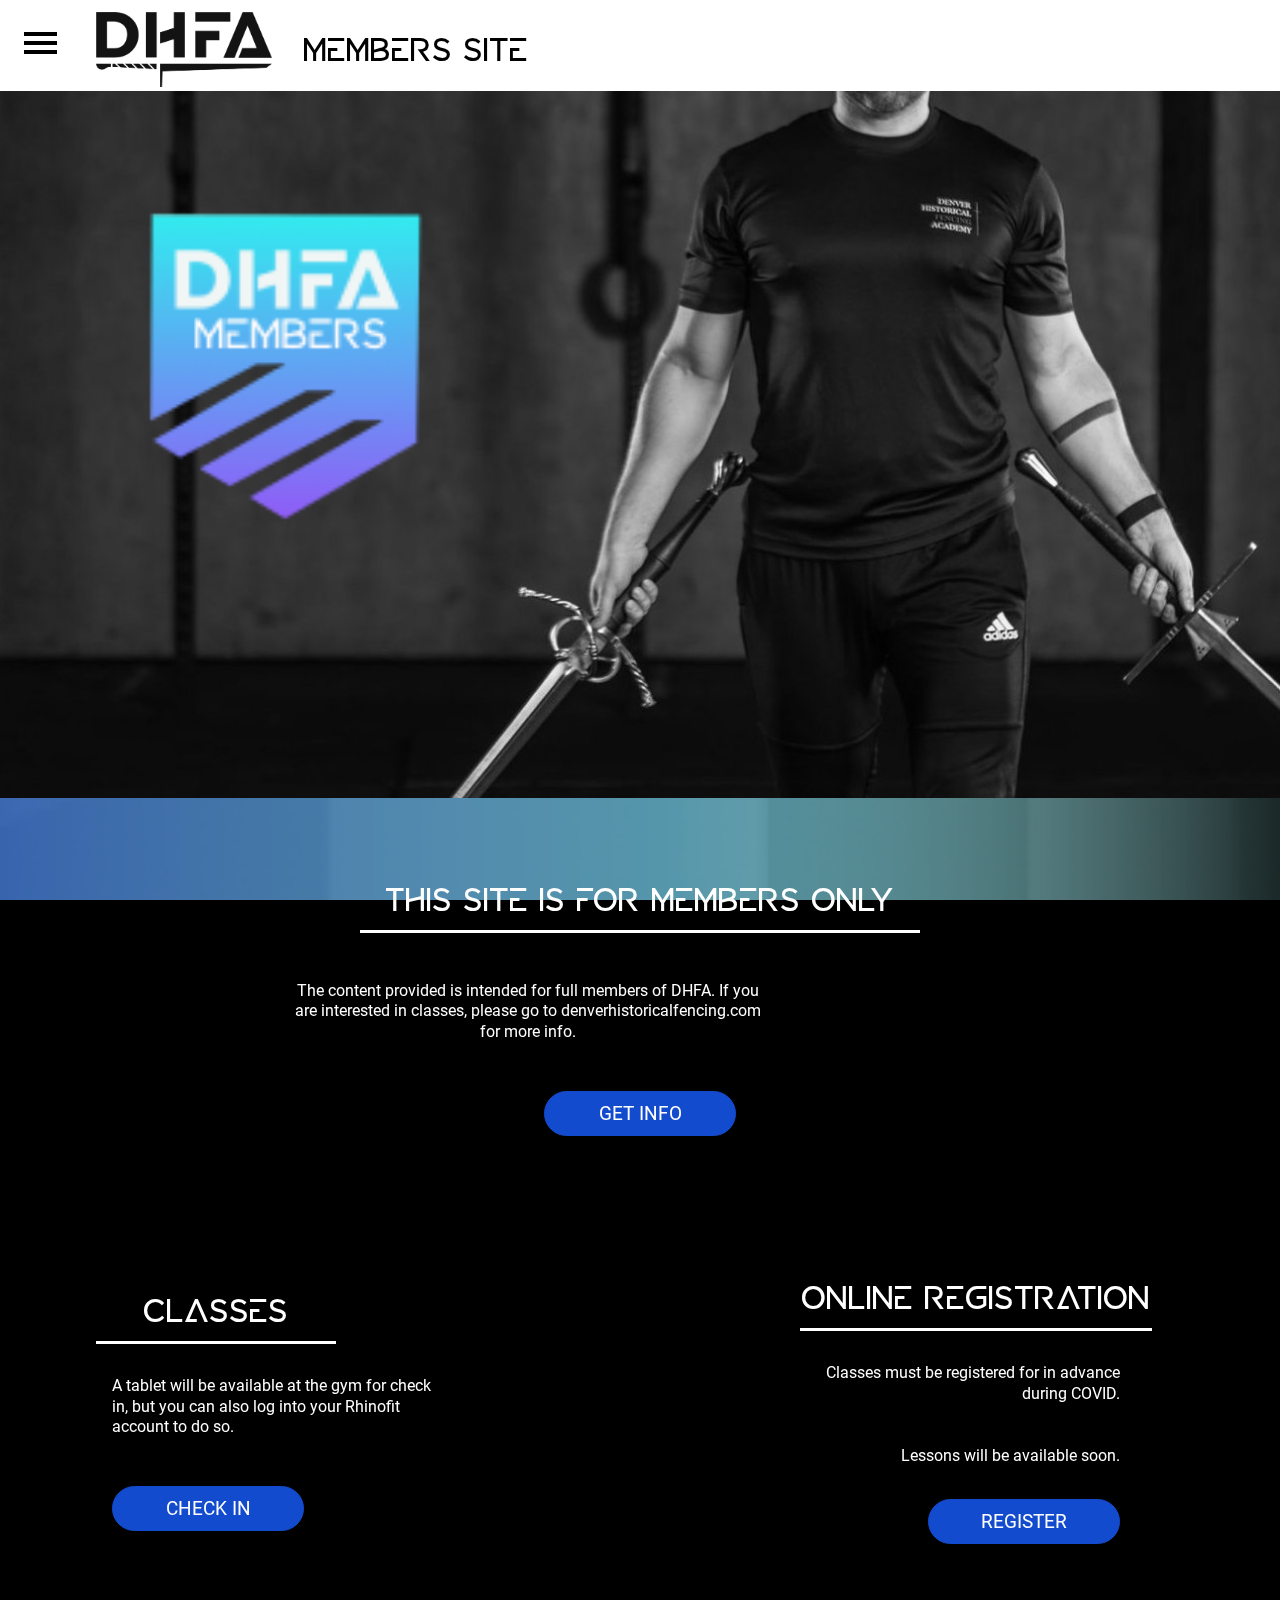
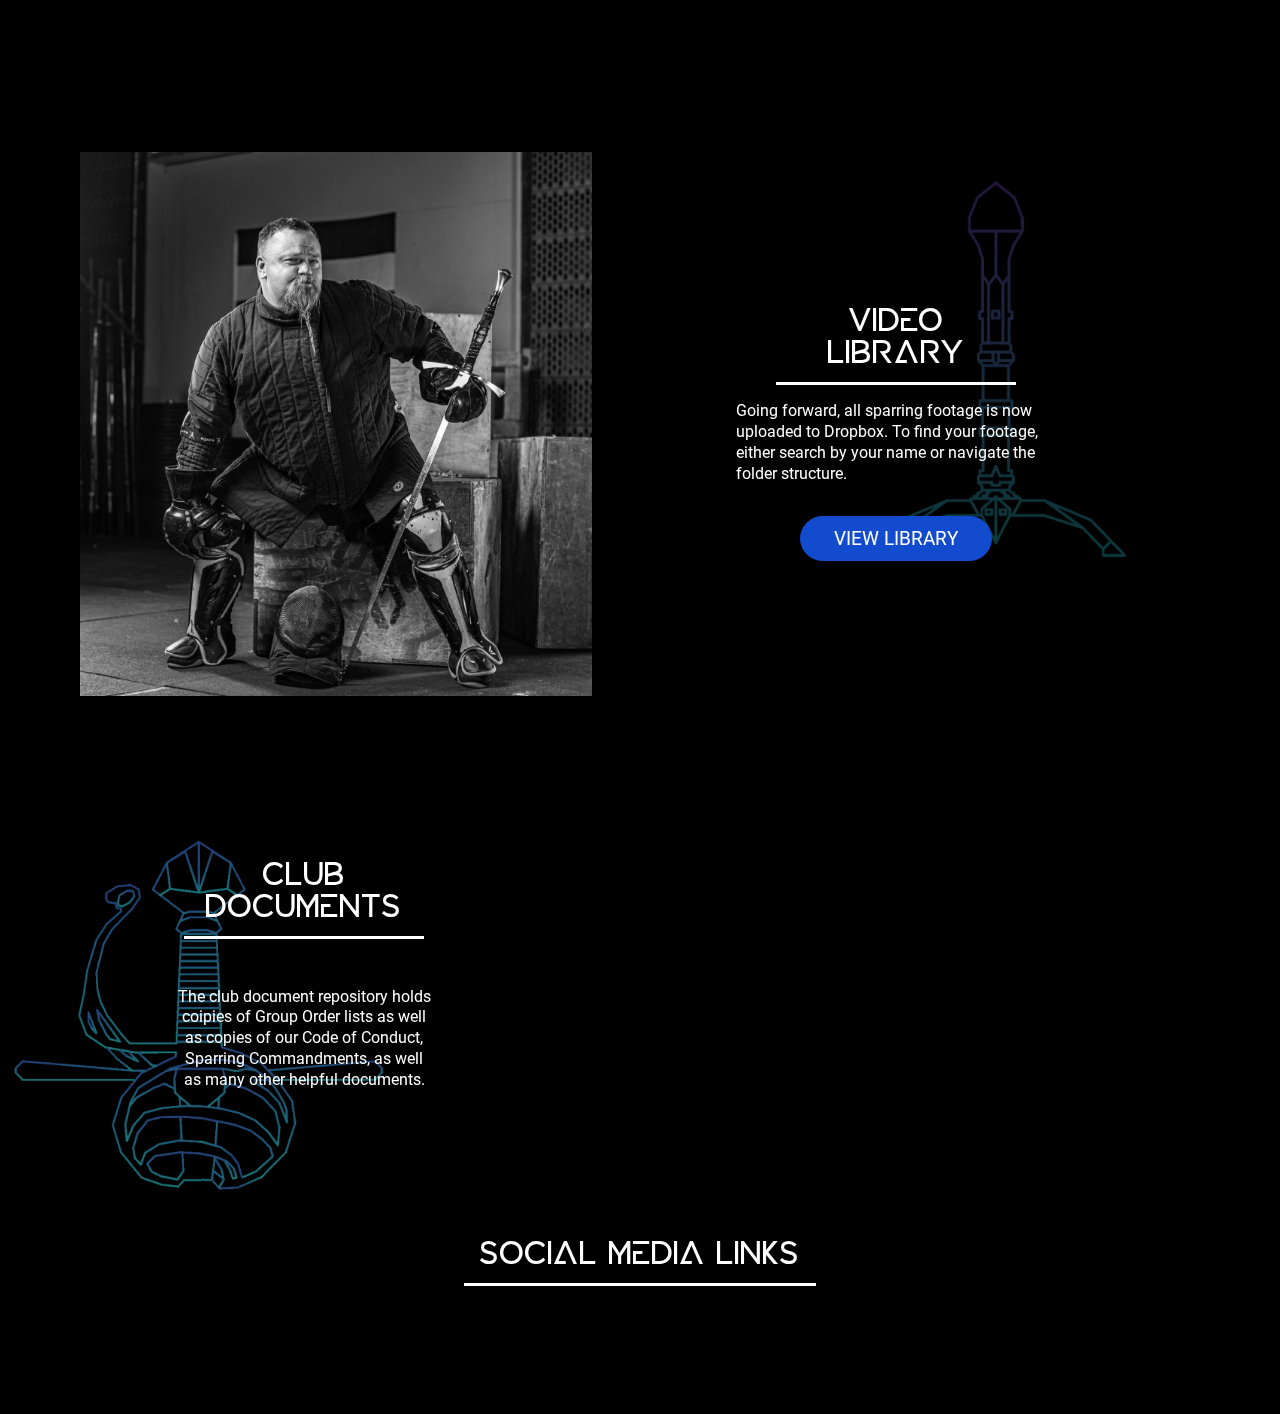
==== commit d1aee6c8: "1046 breakpoint resizing" ====
--- a/index.html
+++ b/index.html
@@ -55,8 +55,8 @@
 </header>
     <section class="opening-tag">
         <div><h1>This site is for members only</h1></div>
-        <p>Not a member?</p>
-        <button><a href="https://denverhistoricalfencing.com/">sign up</a></button>
+        <p>The content provided is intended for full members of DHFA. If you are interested in classes, please go to denverhistoricalfencing.com for more info.</p>
+        <button><a href="https://denverhistoricalfencing.com/">get info</a></button>
     </section>
     <!-- REGISTRATION SECTION -->
     <section class="registration">
@@ -70,7 +70,8 @@
             <div class="regs">
             <h1 class="reg-tag">Online Registration</h1>
                 <div class="reg-div">
-                        <p class="reg-text">Classes must be registered for in advance during COVID. 
+                        <p class="reg-text">Classes must be registered for in advance during COVID.
+                           
                             <br>Lessons will be available soon.</p>
                         <button class="reg-button"><a href=" https://my.rhinofit.ca/cal/dbae5ebb?show=classes&agenda=agendaWeek&minTime=0&maxTime=24&classes=all">register</a></button>
                     </div>
@@ -85,16 +86,20 @@
         <div class="video-div">
             <span><h1>Video Library</h1></span>
             <p>Going forward, all sparring footage is now uploaded to Dropbox.  To find your footage, either search by your name or navigate the folder structure.</p>
-            <button><a href="https://www.dropbox.com/sh/hnl4zvpyazqkhmp/AADxWIJl_8rDDDLcePNngIvKa?dl=0">view library</a></button>
+            <button class="video-button"><a href="https://www.dropbox.com/sh/hnl4zvpyazqkhmp/AADxWIJl_8rDDDLcePNngIvKa?dl=0">view library</a></button>
             <img class="hilt-1" src="images/Hilts-1.png">
         </div>
     </section>
     <!-- CLUB DOCUMENTS SECTION -->
     <section class="club-documents">
-        <h1>Club Documents</h1>
-        <p>The club document repository holds coipies of Group Order lists as well as copies of our Code of Conduct, Sparring Commandments, as well as many other helpful documents.  </p>
-        <img class="hilt-2" src="images/Hilts-2.png">
-        <div class="google-drive"></div>
+        <div class="document-div">
+            <h1>Club Documents</h1>
+            <p>The club document repository holds coipies of Group Order lists as well as copies of our Code of Conduct, Sparring Commandments, as well as many other helpful documents.  </p>
+            <img class="hilt-2" src="images/Hilts-2.png">
+        </div>
+    
+            <iframe class= "google-drive"src="https://docs.google.com/folderview?id=1fm2nXfhA9iSMKKngYeHqL982-yNuSss6" style="width:100%; height:300px; border:0;"></iframe>
+        
     </section>
     <!-- SOCIAL MEDIA FOOTER -->
     <footer>
--- a/styles.css
+++ b/styles.css
@@ -23,6 +23,7 @@
 button {
     font-family: "Roboto";
     max-height: 3rem;
+    max-width: 10rem;
     white-space: nowrap;
     color: white;
     background-color: #124bce;
@@ -290,7 +291,10 @@
     flex-direction: column;
     text-align: center;
     justify-content: space-evenly;
-    max-width: 15rem;
+}
+
+.video-button {
+    align-self: center;
 }
 
 /* SOCIAL MEDIA SECTION-------------------------- */
@@ -305,13 +309,14 @@
     display: flex;
     flex-direction: row;
     text-decoration: none;
-    justify-content: space-around;
     list-style-type: none;
     text-align: center;
+    justify-content: start;
     background-color: rgba(0, 0, 0, 0.6);
     max-width: 100vw;
-    padding: 2rem;
+    max-height: 3.5rem;
     font-size: .5rem;
+    padding: 0;
 }
 
 .social-list li {
@@ -326,13 +331,13 @@
     display: flex;
     flex: 1;
     background-color: black;
-    min-height: 4rem;
+    min-height: 3rem;
     bottom: 0;
 }
 
 svg {
-    max-height: 3rem;
-    max-width: 3rem;
+    max-height: 2.5rem;
+    max-width: 2.5rem;
     fill: white;
 }
 
@@ -413,7 +418,12 @@
 /* OPENING TAG SECTION 1046px----------------------- */
 
 .opening-tag h1 {
-    min-width: 70vw;
+    min-width: 35rem;
+}
+
+.opening-tag p {
+    max-width: 30rem;
+    margin-left: 18rem;
 }
 
 .head-img {
@@ -444,16 +454,13 @@
     margin: 1rem 0;
 }
 
-.regs {
-    margin-top: 1rem;
-}
-
 .reg-tag {
     min-width: 22rem;
     margin-right: 8rem;
 }
 
 .reg-text {
+    white-space: pre-line;
     text-align: right;
     margin: 1rem 0 2rem 0;
 }
@@ -499,7 +506,7 @@
     align-items: center;
     flex-direction: column;
     text-align: left;
-    margin-left: 5rem;
+    margin-left: 4rem;
     max-width: 20rem;
 }
 
@@ -510,30 +517,46 @@
 .hilt-1 {
     position: absolute;
     display: flex;
+    overflow:hidden;
     z-index: -1;
     position: absolute;
     top: -14rem;
+    max-width: 30rem;
 }
 
 /* CLUB DOCUMENTS SECTION 1046px-------------------------- */
 
 .club-documents {
     position: relative;
-    display: inline-flex;
+    display: flex;
     align-items: center;
     flex-direction: column;
     max-width: 22rem;
-    margin: 0 0 5rem 10rem;
+    margin: 0 0 5rem 8rem;
 }
 
 .hilt-2 {
     display: block;
     z-index: -1;
     position: absolute;
+    max-width: 30rem;
     top: -3rem;
+    left: -8rem;
+}
+
+.google-drive {
+    position: absolute;
+    min-width: 10rem;
+    right: -30rem;
+    height: 40rem;
 }
 
 /* SOCIAL MEDIA FOOTER 1046px----------------------------- */
+
+.social-list {
+    min-height: 4rem;
+    justify-content: space-evenly;
+}
 
 .social-media span {
     align-content: center;
@@ -543,11 +566,6 @@
     min-width: 22rem;
 }
 
-.social-media li{
-    display: flex;
-    flex-direction: column;
-    align-self: center;
-    font-size: 1rem;
-}
+
 
 }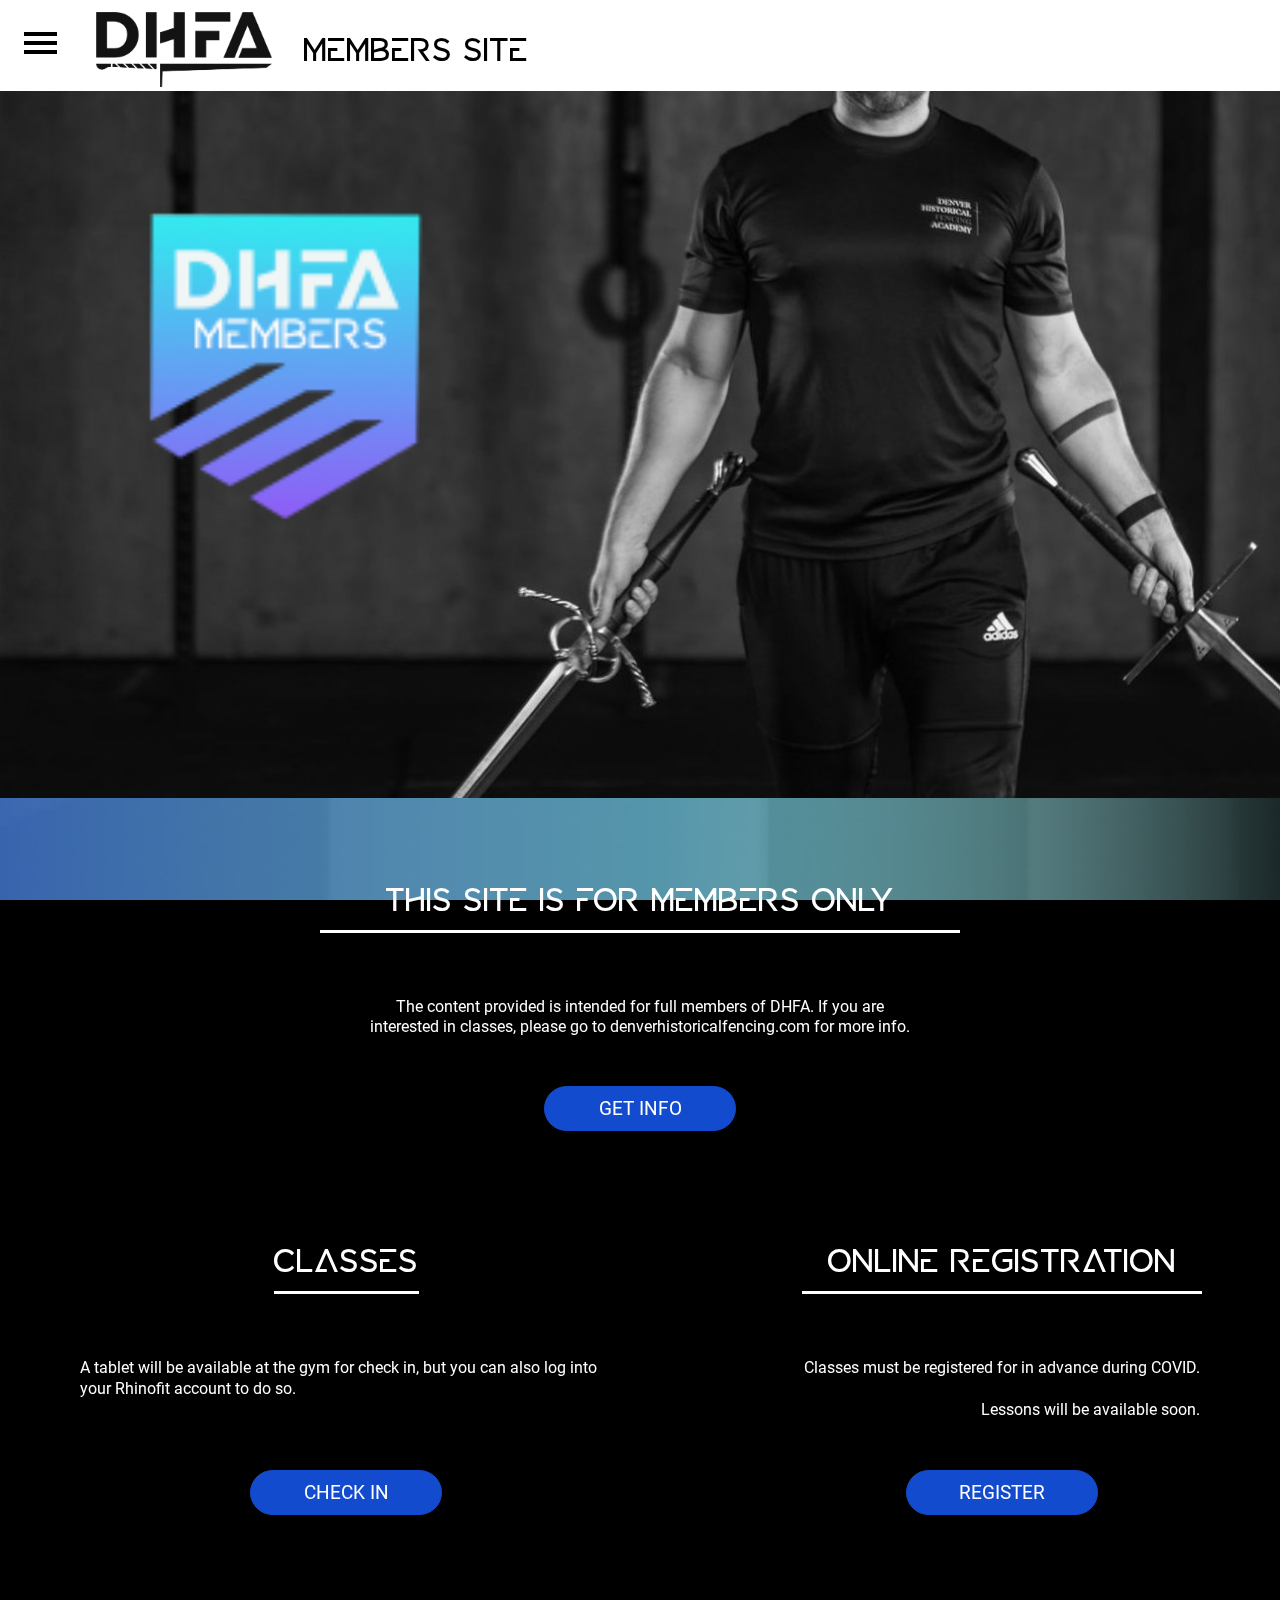
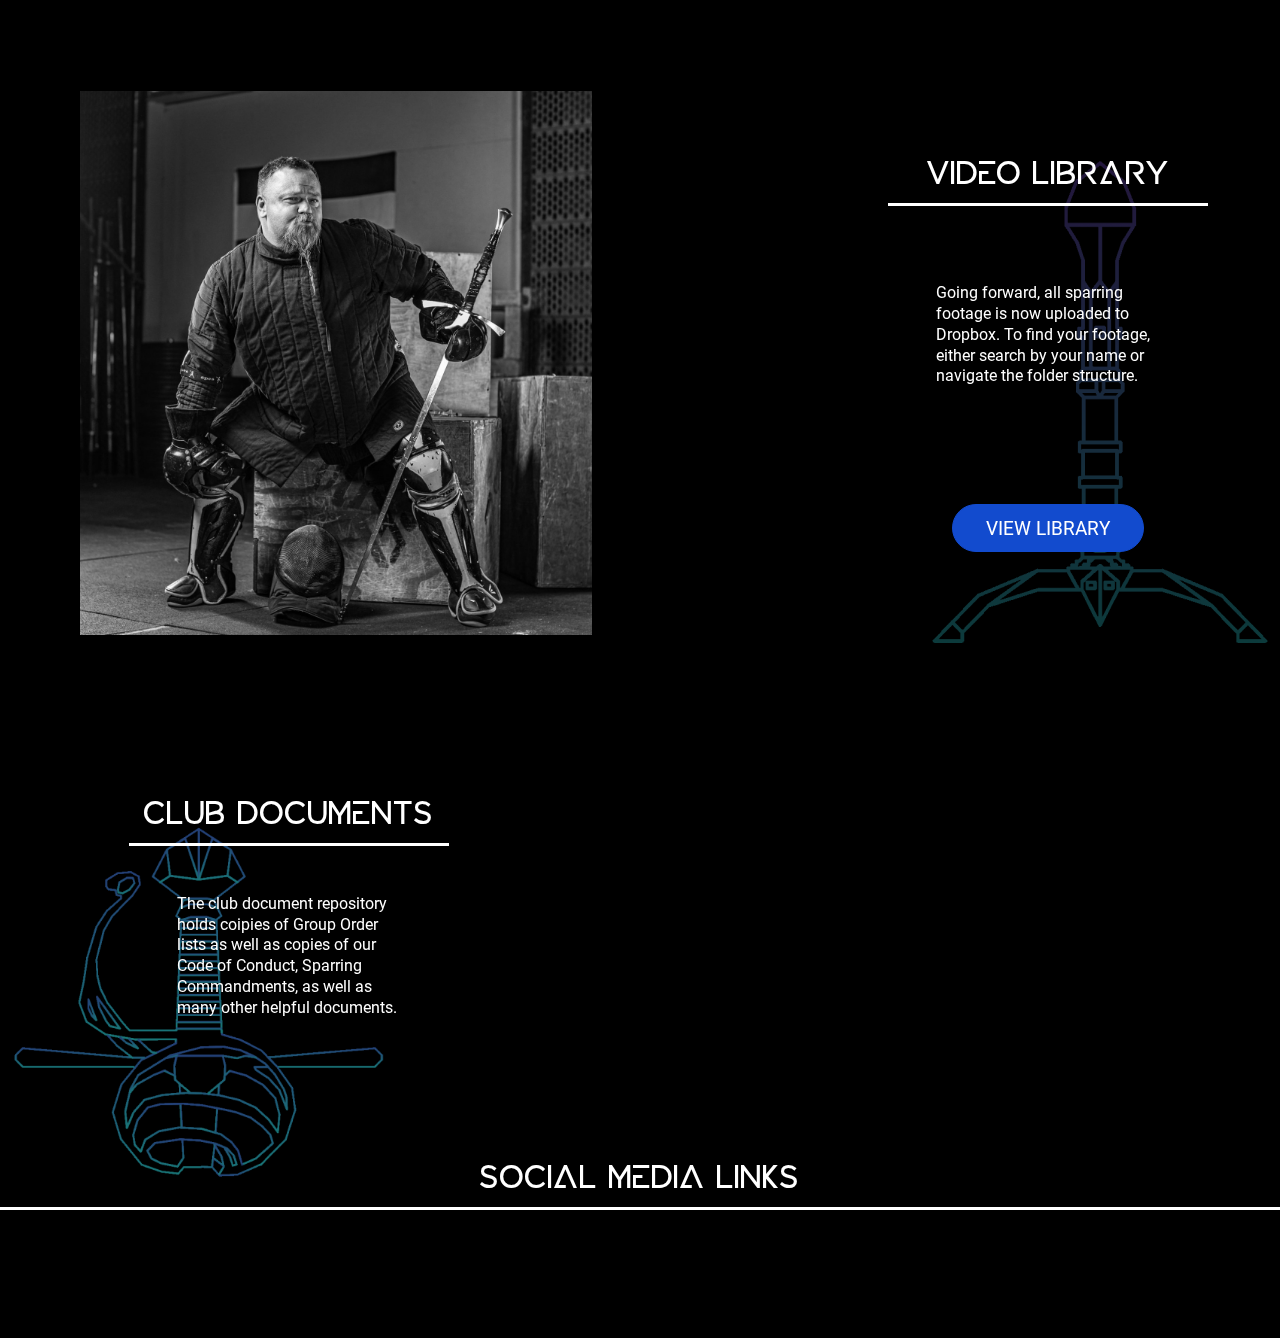
==== commit 78b71680: "Replace flex with grid" ====
--- a/index.html
+++ b/index.html
@@ -54,24 +54,25 @@
     </div>
 </header>
     <section class="opening-tag">
-        <div><h1>This site is for members only</h1></div>
-        <p>The content provided is intended for full members of DHFA. If you are interested in classes, please go to denverhistoricalfencing.com for more info.</p>
-        <button><a href="https://denverhistoricalfencing.com/">get info</a></button>
+        <div class="opening-div">
+            <div><h1>This site is for members only</h1></div>
+            <p>The content provided is intended for full members of DHFA. If you are interested in classes, please go to denverhistoricalfencing.com for more info.</p>
+            <button class="info-button"><a href="https://denverhistoricalfencing.com/">get info</a></button>
+        </div>
     </section>
     <!-- REGISTRATION SECTION -->
     <section class="registration">
         <div class="classes">
-            <h1 class="class-tag">Classes</h1>
                 <div class="class-div">
+                    <h1 class="class-tag">Classes</h1>
                     <p class="class-text">A tablet will be available at the gym for check in, but you can also log into your Rhinofit account to do so.</p>
                     <button class="check-button"><a href="https://my.rhinofit.ca/students/">check in</a></button>
                 </div>
             </div>
             <div class="regs">
-            <h1 class="reg-tag">Online Registration</h1>
                 <div class="reg-div">
+                    <h1 class="reg-tag">Online Registration</h1>
                         <p class="reg-text">Classes must be registered for in advance during COVID.
-                           
                             <br>Lessons will be available soon.</p>
                         <button class="reg-button"><a href=" https://my.rhinofit.ca/cal/dbae5ebb?show=classes&agenda=agendaWeek&minTime=0&maxTime=24&classes=all">register</a></button>
                     </div>
@@ -87,8 +88,8 @@
             <span><h1>Video Library</h1></span>
             <p>Going forward, all sparring footage is now uploaded to Dropbox.  To find your footage, either search by your name or navigate the folder structure.</p>
             <button class="video-button"><a href="https://www.dropbox.com/sh/hnl4zvpyazqkhmp/AADxWIJl_8rDDDLcePNngIvKa?dl=0">view library</a></button>
-            <img class="hilt-1" src="images/Hilts-1.png">
         </div>
+        <img class="hilt-1" src="images/Hilts-1.png">
     </section>
     <!-- CLUB DOCUMENTS SECTION -->
     <section class="club-documents">
--- a/styles.css
+++ b/styles.css
@@ -52,7 +52,6 @@
     font-size: 2rem;
     border-bottom: solid white 3px;
     padding: 1rem 0;
-    max-width: 15rem;
     margin: 0 auto 1rem auto;
     line-height: 2rem;
 }
@@ -250,6 +249,9 @@
 
 /* REGISTRATION SECTION---------------------- */
 .registration {
+    display: grid;
+    grid-template-columns: auto;
+    grid-template-rows: auto auto;
     background-color: rgba(0, 0, 0, 0.6);
     align-items: center;
     width: 100vw;
@@ -258,20 +260,16 @@
 }
 
 .class-div, .reg-div {
-    display: flex;
-    flex-direction: row;
-    text-align: left;
-    justify-content: space-evenly;
-}
-
-.class-text, .reg-text {
-    text-align: left;
-    margin-left: 1rem;
+    display: grid;
+    grid-template-columns: 1fr;
+    grid-template-rows: auto auto 5rem;
+    text-align: center;
+    justify-self: center;
+    margin: 2rem 2rem;
 }
 
 .check-button, .reg-button {
-    margin-top: 4rem;
-    margin-right: 1rem;
+    justify-self: center;
 }
 
 /* VIDEO LIBRARY SECTION-------------------------- */
@@ -283,18 +281,17 @@
     width: 100%;
     overflow: hidden;
     filter: grayscale(100%);
-    margin-top: 0;
 }
 
 .video-div {
-    display: flex;
-    flex-direction: column;
+    display: grid;
+    grid-template-columns: auto;
+    grid-template-rows: auto auto auto;
     text-align: center;
-    justify-content: space-evenly;
 }
 
 .video-button {
-    align-self: center;
+    justify-self: center;
 }
 
 /* SOCIAL MEDIA SECTION-------------------------- */
@@ -306,21 +303,22 @@
 .social-list {
     font-family: "BabaPro";
     position: relative;
-    display: flex;
-    flex-direction: row;
+    display: grid;
+    grid-template-columns: auto;
+    grid-template-rows: auto;
+    grid-gap: 1fr;
+    grid-auto-flow: column;
     text-decoration: none;
     list-style-type: none;
     text-align: center;
-    justify-content: start;
     background-color: rgba(0, 0, 0, 0.6);
     max-width: 100vw;
     max-height: 3.5rem;
-    font-size: .5rem;
     padding: 0;
 }
 
 .social-list li {
-    padding: .6rem;
+    padding: .5rem;
 }
 
 .social-list span {
@@ -417,13 +415,21 @@
 
 /* OPENING TAG SECTION 1046px----------------------- */
 
-.opening-tag h1 {
-    min-width: 35rem;
-}
-
-.opening-tag p {
-    max-width: 30rem;
-    margin-left: 18rem;
+.opening-tag {
+    display: grid;
+    grid-template-columns: auto 40rem auto;
+    grid-template-rows: auto auto auto;
+}
+
+.opening-div {
+    display:grid;
+    grid-template-columns: 40rem;
+    grid-template-rows: repeat(3, auto);
+    grid-column-start: 2;
+}
+
+.info-button {
+    justify-self: center;
 }
 
 .head-img {
@@ -432,107 +438,85 @@
 
 /* REGISTRATION SECTION 1046px---------------------- */
 .registration {
-    display: inline-flex;
-    flex-direction: row;
-    flex-wrap: nowrap;
-    justify-content: space-between;
-    min-width: 100vw;
+    display: grid;
+    grid-template-columns: auto auto;
+    grid-gap: 2rem;
+    max-height: 22rem;
+    padding-bottom: 2rem;
 }
 
 .class-div, .reg-div{
-    display: flex;
-    flex-direction: column;
-    justify-content: space-between;
-}
-
-.class-div {
-    margin-left: 7rem;
+    display: grid;
+    grid-template-columns: auto;
+   grid-template-rows: auto 10rem auto;
 }
 
 .class-text {
     text-align: left;
-    margin: 1rem 0;
+    
 }
 
 .reg-tag {
-    min-width: 22rem;
-    margin-right: 8rem;
+    min-width: 25rem;
 }
 
 .reg-text {
     white-space: pre-line;
     text-align: right;
-    margin: 1rem 0 2rem 0;
 }
 
 .reg-button, .check-button {
-    margin: 2rem 0 4rem 0rem;
     max-width: 10rem;
-}
-
-.reg-button {
-    margin-left: 8rem;
-    margin-top: 0;
-}
-
-.class-text,
-.reg-text {
-    max-width: 20rem;
-}
-
-
+    margin-bottom: 2rem;
+}
 
 
 /* VIDEO LIBRARY SECTION 1046px-------------------------- */
 
 .papa-phil {
-    display: flex;
-    flex-direction: row;
     max-width: 40vw;
     margin: 5rem;
 }
 
 .video-library {
     position: relative;
-    display: flex;
-    flex-wrap: nowrap;
-    align-items: center;
-    flex-direction: row;
+    display: grid;
+    grid-template-columns: auto auto;
+    grid-template-rows: auto;
 }
 
 .video-div {
     position: relative;
-    display: flex;
-    align-items: center;
-    flex-direction: column;
+    display: grid;
+    grid-gap: 2rem;
+    grid-template-columns: 20rem;
+    grid-template-rows: 4rem;
     text-align: left;
-    margin-left: 4rem;
-    max-width: 20rem;
-}
-
-.video-library p {
-    margin: 0 0 2rem 0;
+    justify-content: space-around;
+    margin: 8rem auto;
 }
 
 .hilt-1 {
+    display: block;
     position: absolute;
-    display: flex;
-    overflow:hidden;
+    overflow: hidden;
     z-index: -1;
-    position: absolute;
-    top: -14rem;
-    max-width: 30rem;
+    bottom: 0;
+    right: 0;
+    max-width: auto;
 }
 
 /* CLUB DOCUMENTS SECTION 1046px-------------------------- */
 
 .club-documents {
     position: relative;
-    display: flex;
-    align-items: center;
-    flex-direction: column;
-    max-width: 22rem;
-    margin: 0 0 5rem 8rem;
+    display: grid;
+    grid-gap: 2rem;
+    grid-template-columns: 20rem auto;
+    grid-template-rows: auto;
+    text-align: left;
+    justify-content: space-around;
+   
 }
 
 .hilt-2 {
@@ -540,15 +524,14 @@
     z-index: -1;
     position: absolute;
     max-width: 30rem;
-    top: -3rem;
-    left: -8rem;
+    top: 0;
+    left: 0;
 }
 
 .google-drive {
-    position: absolute;
-    min-width: 10rem;
-    right: -30rem;
-    height: 40rem;
+    max-width: 40vw;
+    margin-right: 7rem;
+    
 }
 
 /* SOCIAL MEDIA FOOTER 1046px----------------------------- */
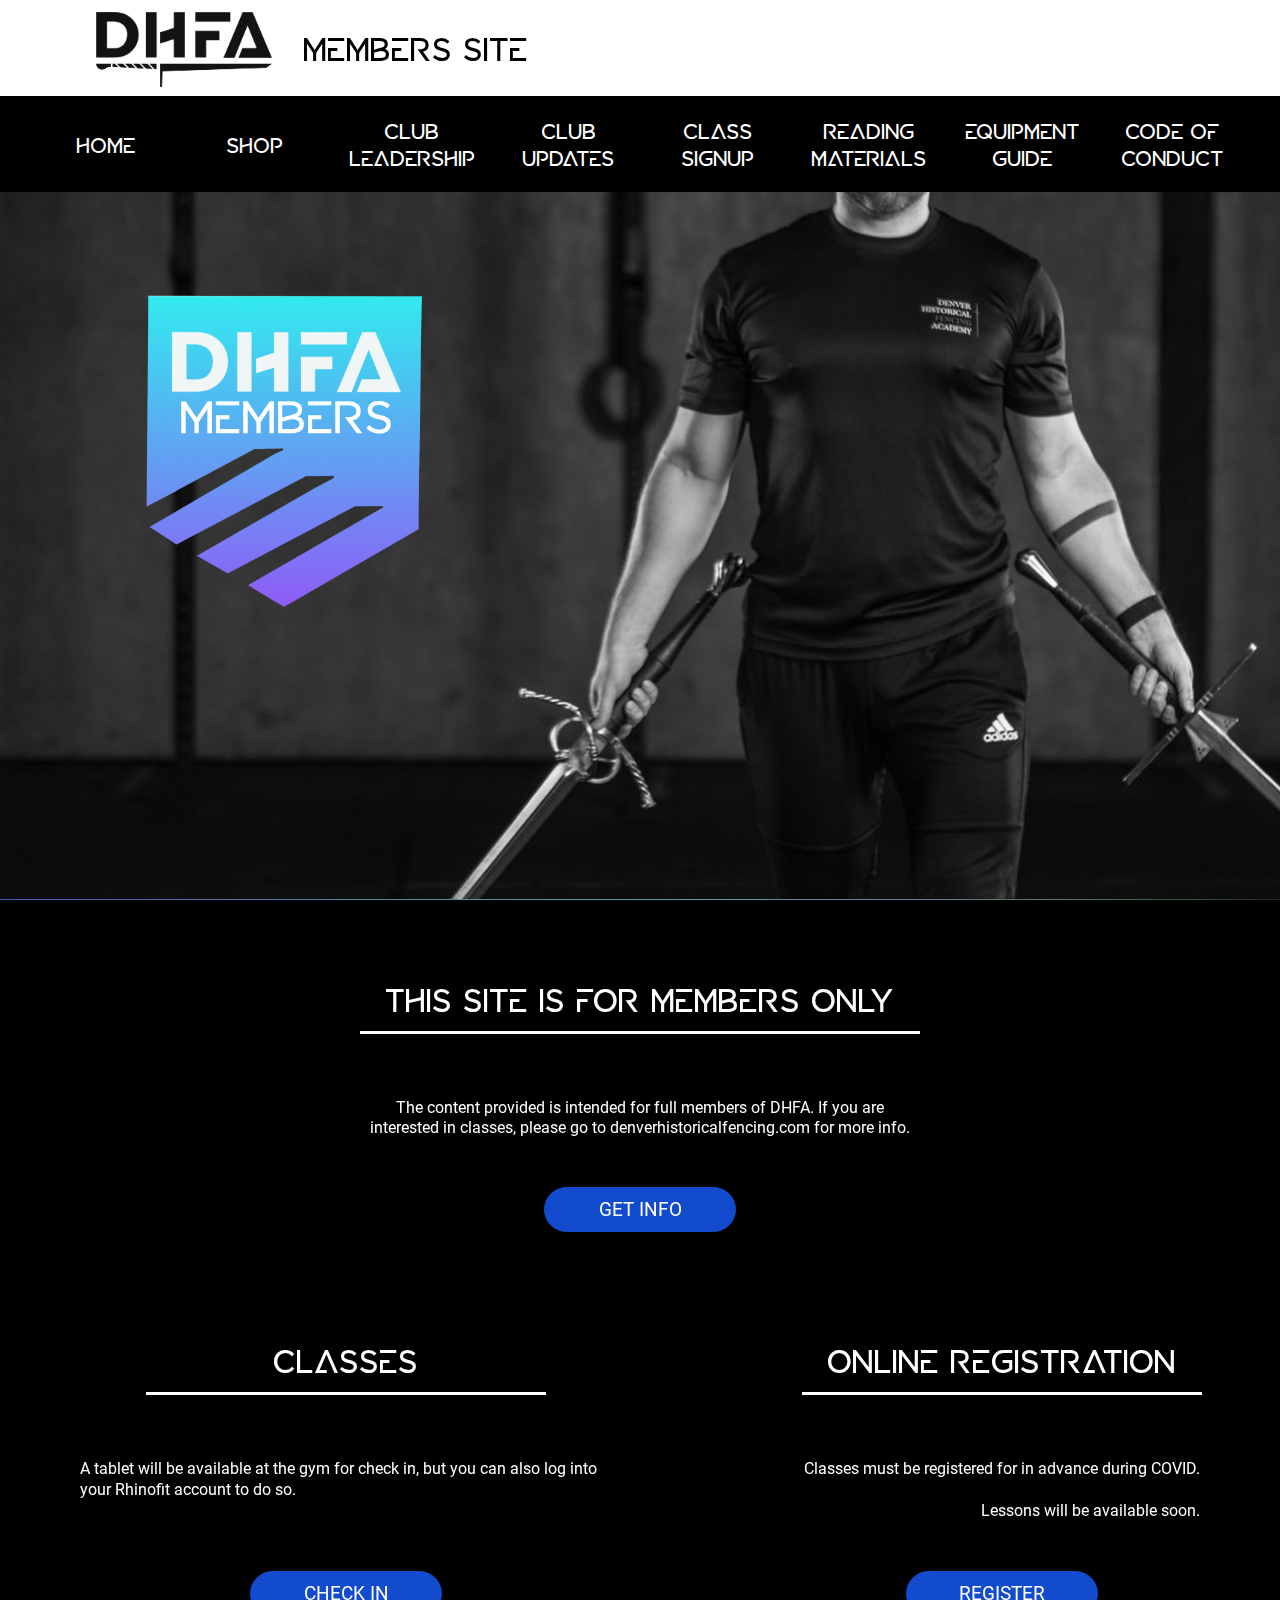
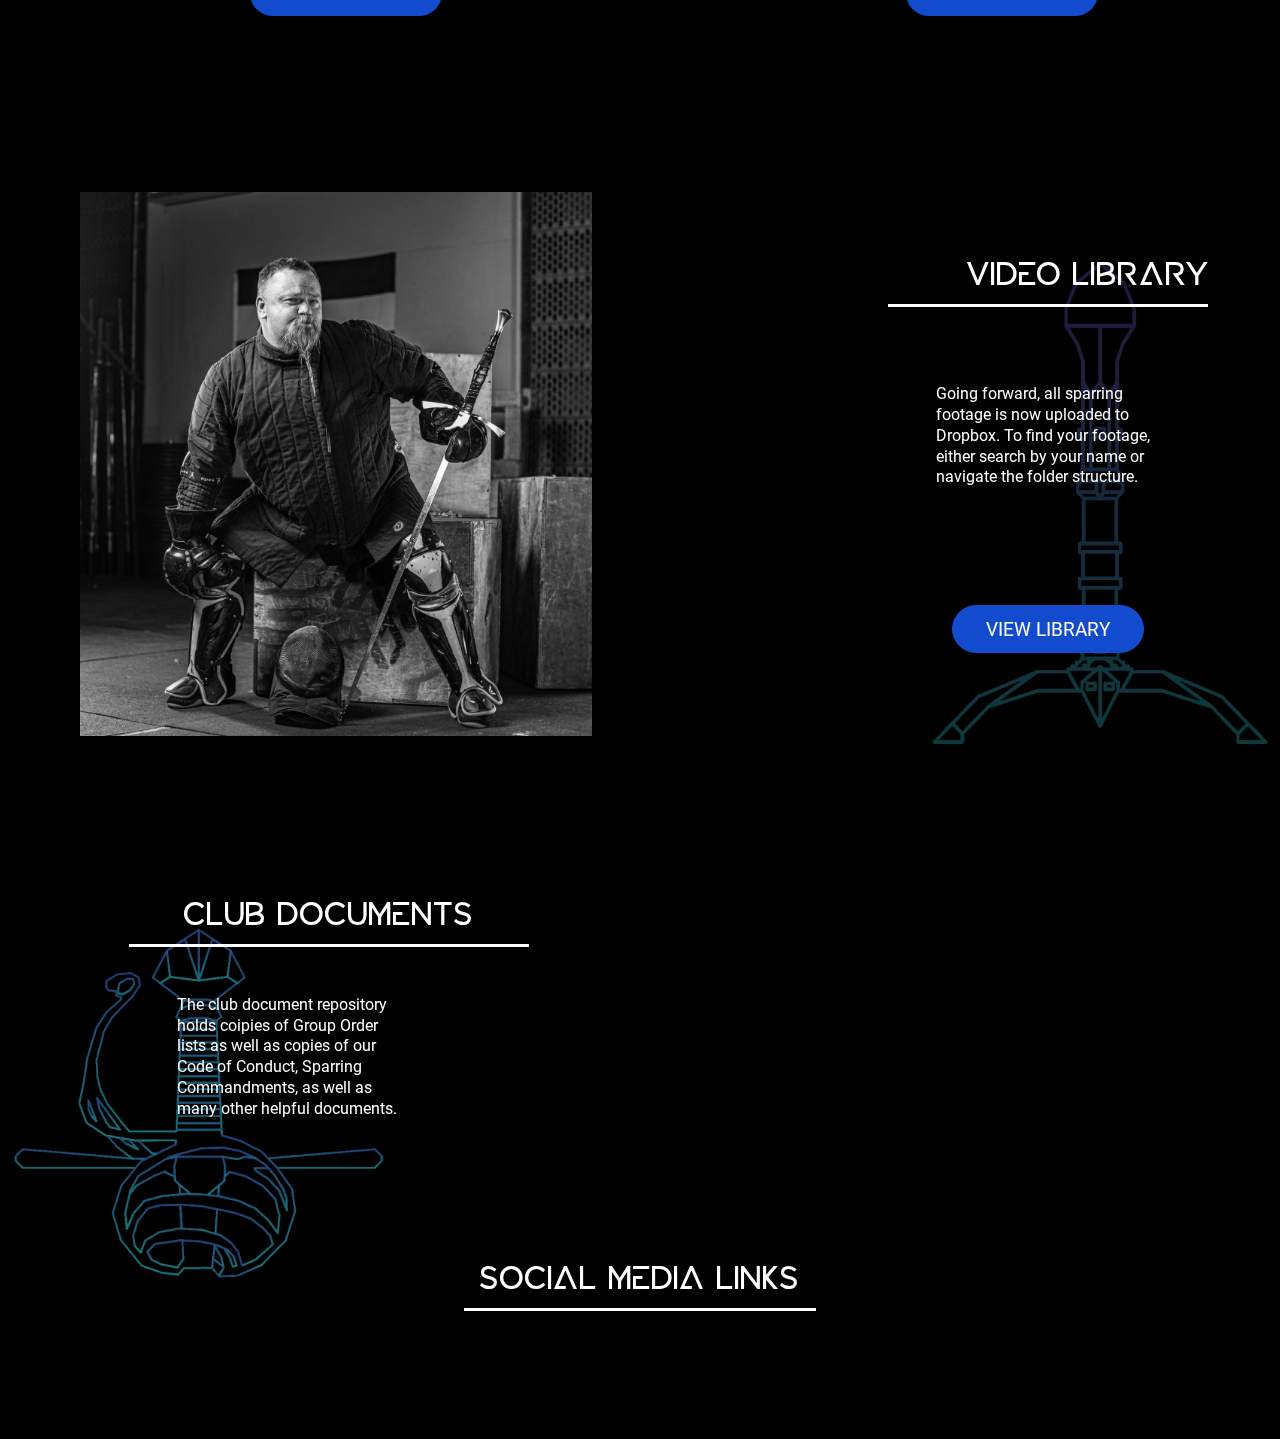
==== commit db473651: "Members shield and nav bar fix" ====
--- a/index.html
+++ b/index.html
@@ -34,7 +34,7 @@
             <li><a href="https://my.rhinofit.ca/store/products/dbae5ebb">Shop</a></li>
             <li><a href="#">Club Leadership</a></li>
             <li><a href="#">Club Updates</a></li>
-            <li><a href=" https://my.rhinofit.ca/cal/dbae5ebb?show=classes&agenda=agendaWeek&minTime=0&maxTime=24&classes=all">Class/ Lesson Signup</a></li>
+            <li><a href=" https://my.rhinofit.ca/cal/dbae5ebb?show=classes&agenda=agendaWeek&minTime=0&maxTime=24&classes=all">Class Signup</a></li>
             <li><a href="#">Reading Materials</a></li>
             <li><a href="#">Equipment Guide</a></li>
             <li><a href="https://docs.google.com/document/d/1leaNUhkbYNF7OV9quRUYVx3VeisiRISOa0xHvIGaq3I/edit">Code of Conduct</a></li>
@@ -49,7 +49,8 @@
 <!-- OPENING TAG SECTION  -->
     <img class="head-img" src="/images/jason-badass.jpg">
         <div>
-            <img class="shield" src="/images/member-shield.png">
+            <img class="shield" src="/images/dhfa-members-shield.png">
+            
         </div>
     </div>
 </header>
--- a/styles.css
+++ b/styles.css
@@ -54,6 +54,7 @@
     padding: 1rem 0;
     margin: 0 auto 1rem auto;
     line-height: 2rem;
+    max-width: 15rem;
 }
 
 section {
@@ -133,10 +134,12 @@
 
 .shield {
     position: absolute;
-    top: 3.5rem;
+    top: 5rem;
     bottom: 0;
-    left: -2rem;
-}
+    left: 3rem;
+    max-width: 30%;
+}
+
 
 /* NAVIGATION SECTION------------------------ */
 .menuToggle {
@@ -350,29 +353,11 @@
 
 /* MEDIA QUERIES-------------------------------- */
 
-@media(min-width: 500px){
-
-/* OPENING TAG SECTION 500px-------------------- */
-
-
-
-/* REGISTRATION SECTION 500px-------------------- */
-
-
-
-/* OPENING TAG SECTION 500px-------------------- */
-
-
-/* VIDEO LIBRARY SECTION 500px-------------------- */
-
-
-/* CLUB DOCUMENTS SECTION 500px-------------------- */
-
-
-/* SOCIAL MEDIA SECTION 500px-------------------- */
-}
-
 @media (min-width: 1046px){
+
+h1 {
+    min-width: 25rem;
+}
 
 button {
     min-width: 12rem;
@@ -381,11 +366,6 @@
 
 .header-top {
     min-height: 12rem;
-}
-
-.menuToggle {
-    top: 2rem;
-    left: 1.5rem;
 }
 
 
@@ -401,17 +381,47 @@
 }
 
 .shield {
-    top: 10rem;
-    bottom: 0;
-    left: -2rem;
-    min-width: 50rem;
+    top: 15rem;
+    left: 8rem;
+    max-width: 20rem;
 }
 
 .head-img {
-    margin-top: 4rem;
-}
-
-
+    margin-top: 11rem;
+}
+/* NAVIGATION SECTION 1046px------------------------ */
+.menuToggle span {
+    display: none;
+}
+
+.menu {
+    display: grid;
+    grid-template-columns: repeat(8, 1fr);
+    grid-template-rows: 1fr;
+    text-align: center;
+    transform: none;
+    width: 100vw;
+    height: 6rem;
+    border: none;
+    border-radius: 0px;
+    background-position: center;
+    background-color: black;
+    background-image: none;
+    padding: 0 2rem;
+    margin: 0;
+    top: 5rem;
+    left: -1rem;
+}
+
+.menuToggle {
+    left: 1rem;
+}
+
+.menu li {
+    padding: 1rem 1.2rem;
+    font-size: 1.3rem;;
+    align-self: center;
+}
 
 /* OPENING TAG SECTION 1046px----------------------- */
 
@@ -419,6 +429,10 @@
     display: grid;
     grid-template-columns: auto 40rem auto;
     grid-template-rows: auto auto auto;
+}
+
+.opening-tag h1 {
+    min-width: 35rem;
 }
 
 .opening-div {
@@ -434,6 +448,7 @@
 
 .head-img {
     max-height: 100%;
+    margin-top: 12rem;
 }
 
 /* REGISTRATION SECTION 1046px---------------------- */
@@ -494,6 +509,7 @@
     text-align: left;
     justify-content: space-around;
     margin: 8rem auto;
+    overflow: hidden;
 }
 
 .hilt-1 {
